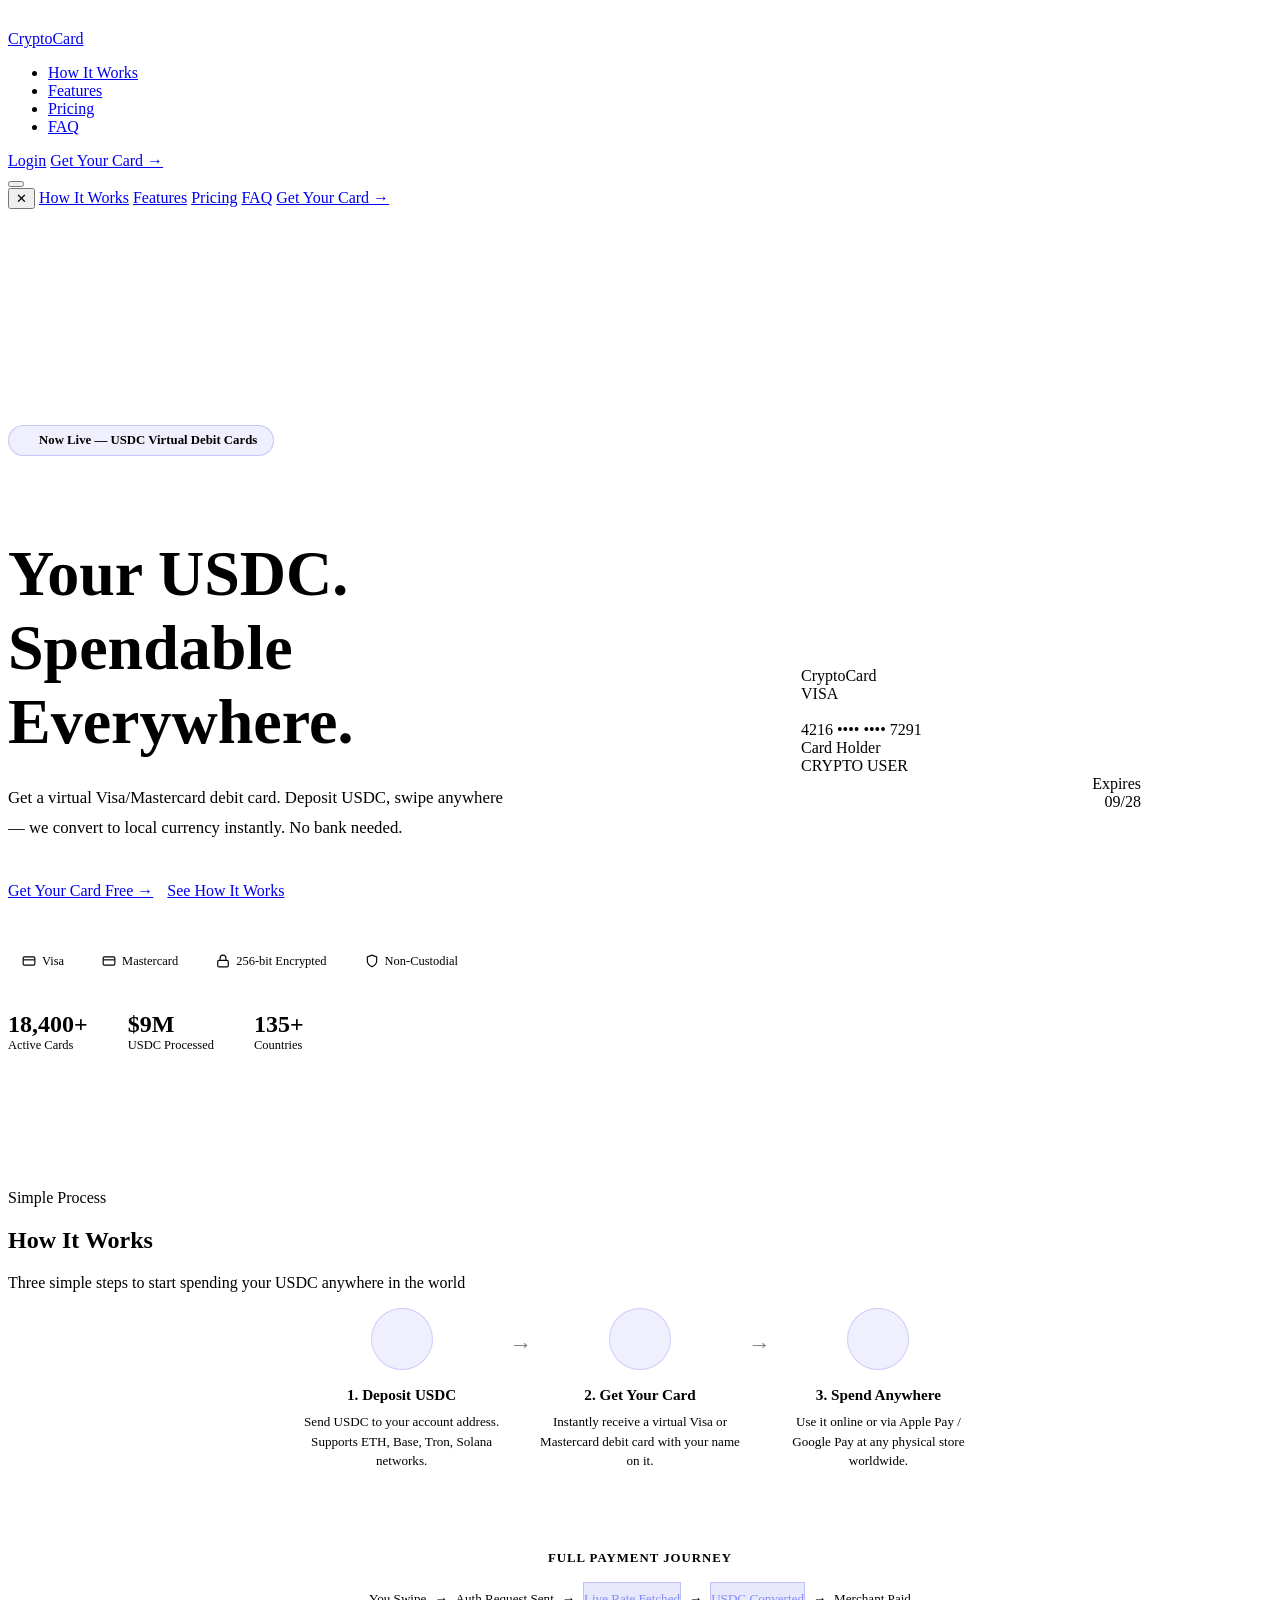
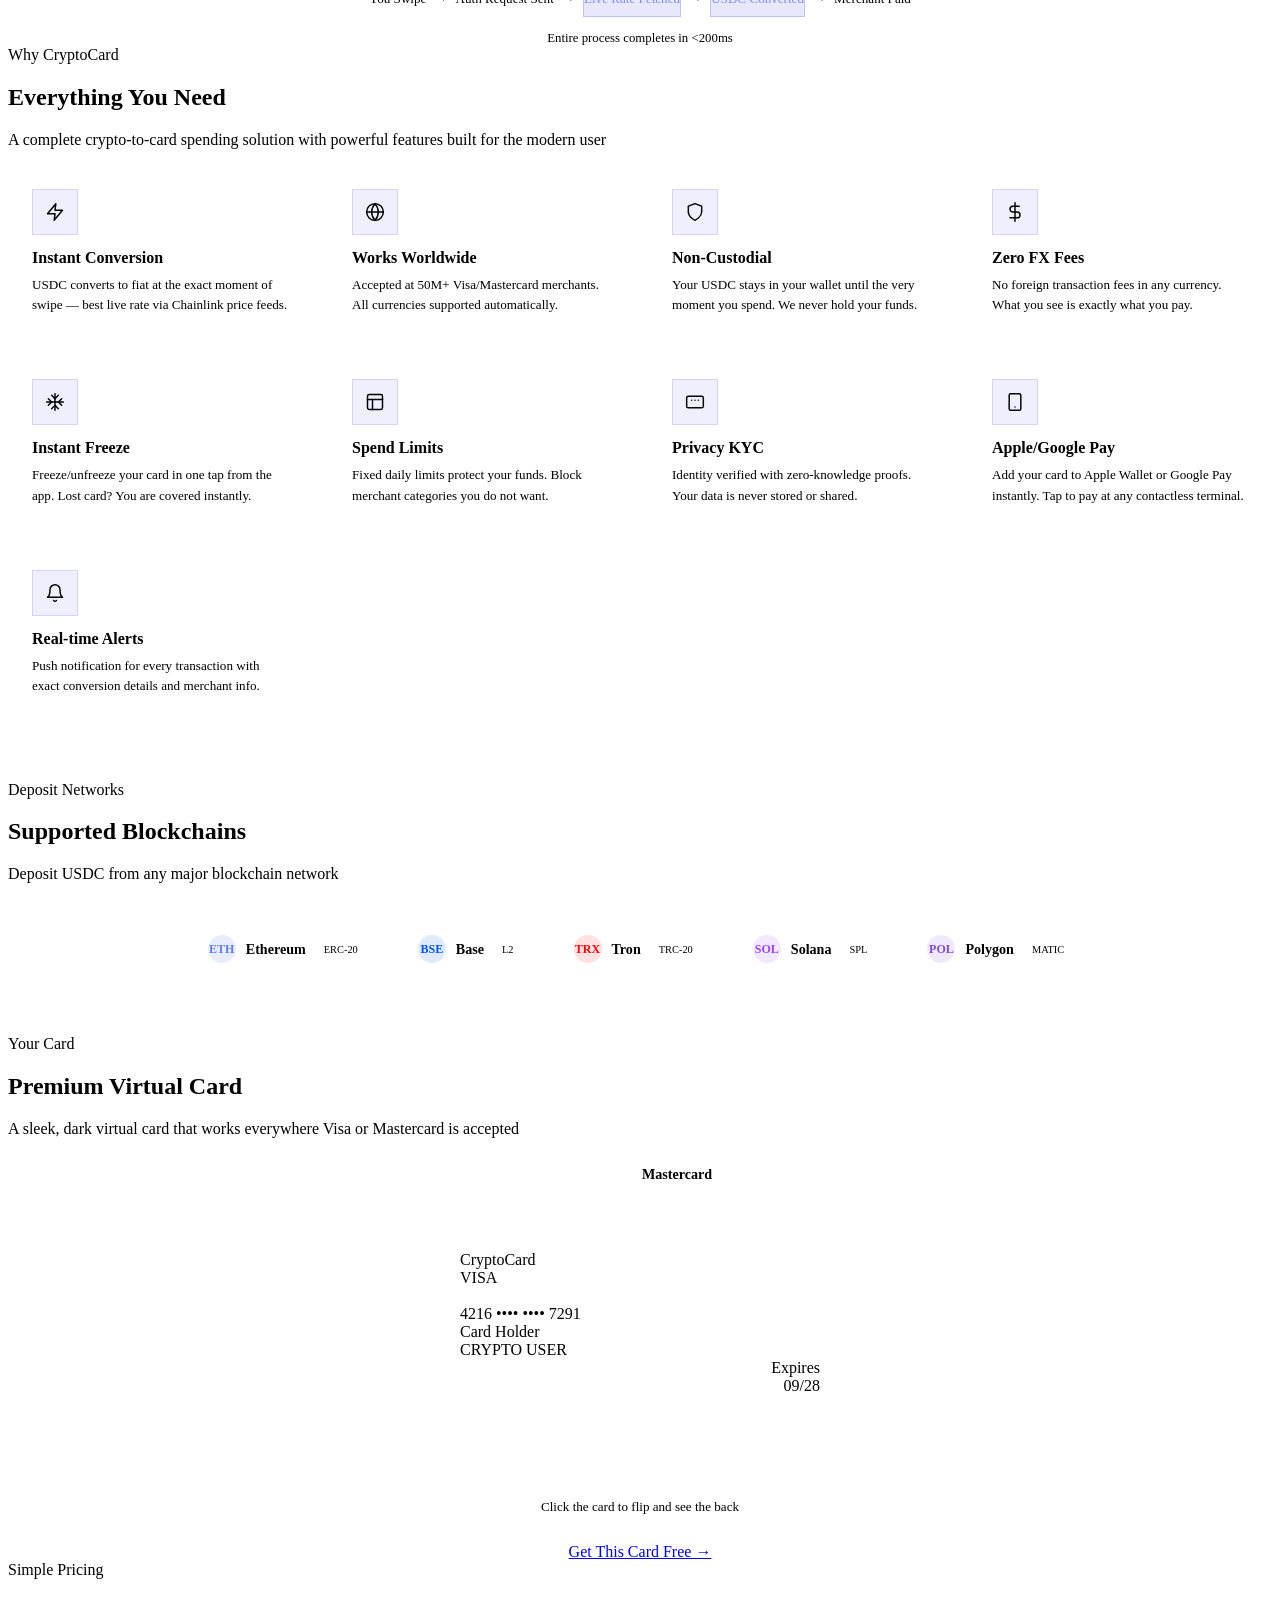
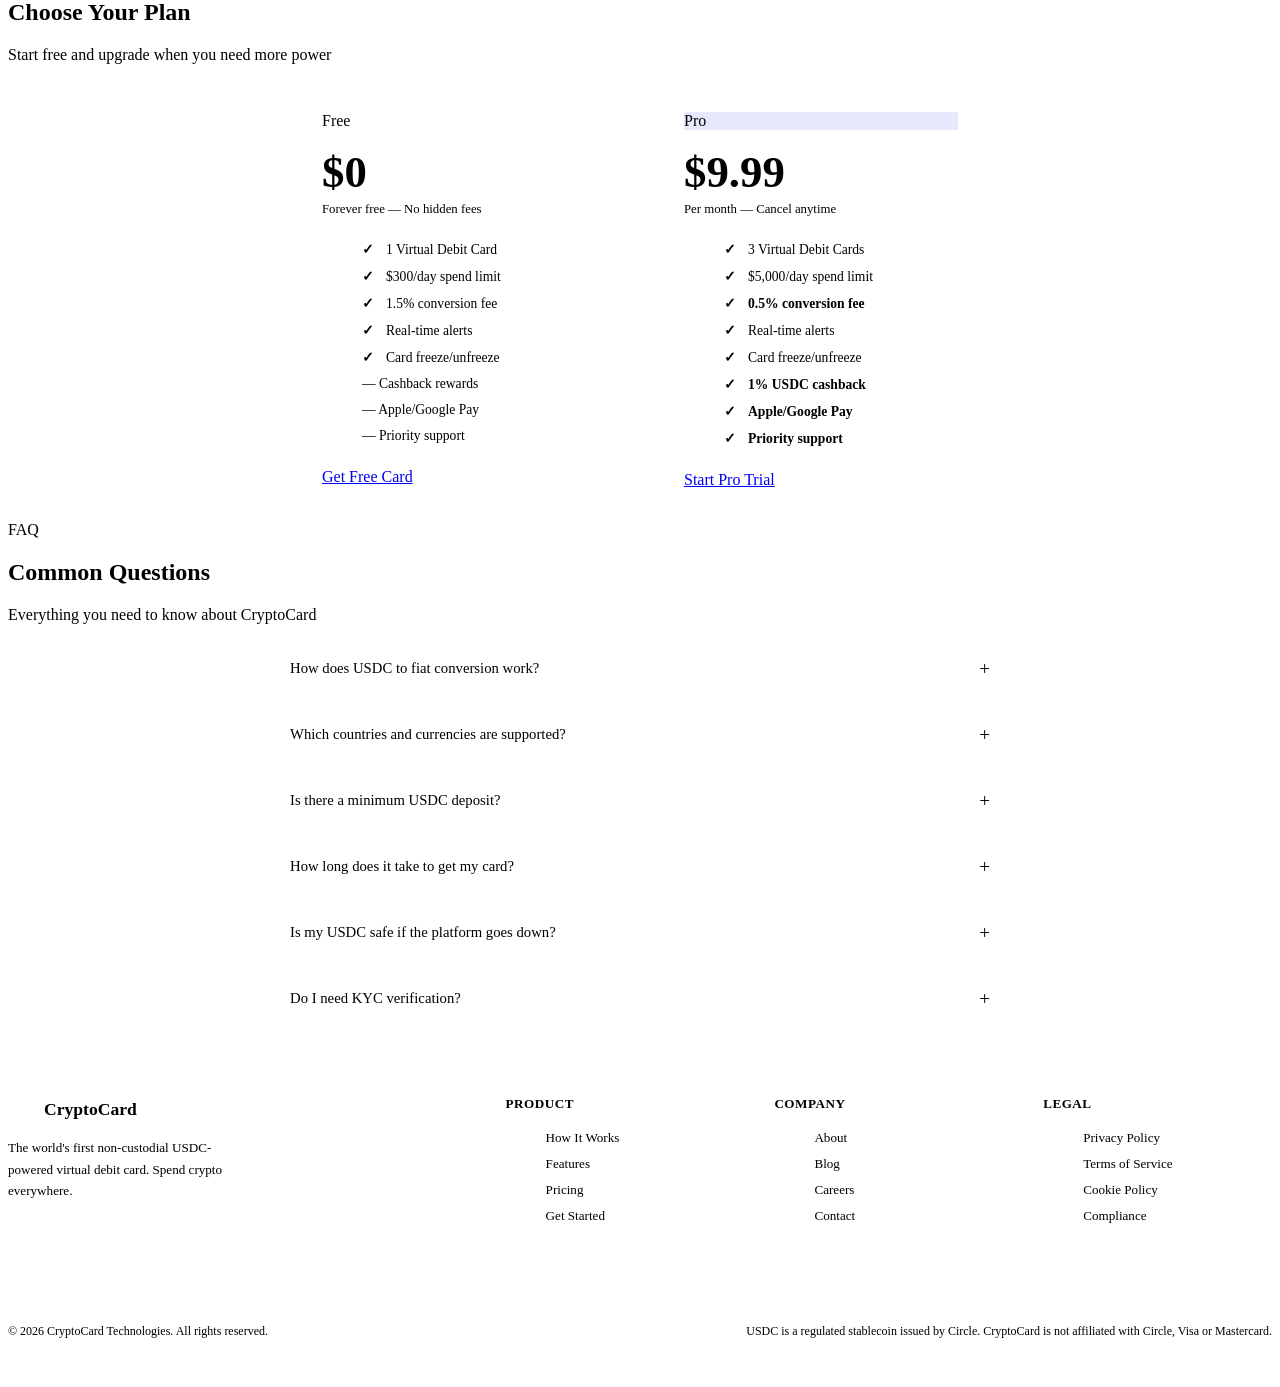
==== index.html @ 4ff9de8d "Fix: Complete rewrite of index.html - zero emoji, all inline SVGs Root cause of garbled text (mojiba" ====
<!DOCTYPE html>
<html lang="en">
<head>
  <meta charset="UTF-8" />
  <meta name="viewport" content="width=device-width, initial-scale=1.0, maximum-scale=1.0" />
  <title>CryptoCard &mdash; USDC-Powered Virtual Debit Card</title>
  <meta name="description" content="Get a virtual Visa/Mastercard debit card powered by USDC. Spend your crypto anywhere in the world." />
  <link rel="stylesheet" href="style.css" />
  <style>
    /* ===== HERO ===== */
    .hero { min-height:100vh; display:flex; align-items:center; position:relative; overflow:hidden; padding-top:80px; }
    .hero-inner { display:grid; grid-template-columns:1fr 1fr; gap:60px; align-items:center; width:100%; position:relative; z-index:1; }
    .hero-label { display:inline-flex; align-items:center; gap:8px; padding:7px 16px; background:rgba(99,102,241,0.1); border:1px solid rgba(99,102,241,0.3); border-radius:100px; font-size:0.8rem; font-weight:600; color:var(--accent-primary); margin-bottom:28px; }
    .dot { width:6px; height:6px; background:var(--accent-primary); border-radius:50%; animation:blink 1.5s infinite; display:inline-block; }
    .hero h1 { font-size:clamp(2.4rem,5vw,4rem); margin-bottom:24px; }
    .hero-sub { font-size:1.05rem; color:var(--text-secondary); line-height:1.75; margin-bottom:40px; max-width:500px; }
    .hero-actions { display:flex; gap:14px; flex-wrap:wrap; margin-bottom:48px; }
    .trust-badges { display:flex; gap:10px; flex-wrap:wrap; }
    .trust-badge { display:inline-flex; align-items:center; gap:6px; padding:6px 14px; background:var(--bg-secondary); border:1px solid var(--border); border-radius:100px; font-size:0.78rem; color:var(--text-secondary); font-family:var(--font-body); }
    .hero-stats { display:flex; gap:40px; flex-wrap:wrap; margin-top:36px; }
    .hero-stat-num { font-family:var(--font-mono); font-size:1.5rem; font-weight:700; color:var(--text-primary); display:block; }
    .hero-stat-label { font-size:0.78rem; color:var(--text-muted); display:block; }
    .hero-visual { position:relative; display:flex; align-items:center; justify-content:center; min-height:460px; }
    .hero-card-wrap { position:relative; }
    .hero-bg { position:absolute; inset:0; pointer-events:none; }
    .hero-bg-grid { position:absolute; inset:0; background-image:linear-gradient(rgba(255,255,255,0.02) 1px,transparent 1px),linear-gradient(90deg,rgba(255,255,255,0.02) 1px,transparent 1px); background-size:60px 60px; mask-image:radial-gradient(ellipse at center,black 20%,transparent 80%); }

    /* ===== HOW IT WORKS ===== */
    .how-it-works { background:var(--bg-secondary); position:relative; overflow:hidden; }
    .flow-steps { display:flex; justify-content:center; align-items:flex-start; flex-wrap:wrap; gap:0; row-gap:40px; }
    .flow-arrow { font-size:1.4rem; color:var(--accent-primary); opacity:0.5; margin:0 8px; padding-top:24px; }
    .step-item { text-align:center; max-width:200px; }
    .step-num { width:60px; height:60px; border-radius:50%; background:rgba(99,102,241,0.1); border:1px solid rgba(99,102,241,0.25); display:flex; align-items:center; justify-content:center; margin:0 auto 16px; }
    .step-title { font-family:var(--font-heading); font-weight:600; font-size:0.95rem; color:var(--text-primary); margin-bottom:8px; }
    .step-desc { font-size:0.82rem; color:var(--text-muted); line-height:1.5; }

    /* ===== FEATURES ===== */
    .features-grid { display:grid; grid-template-columns:repeat(auto-fit,minmax(260px,1fr)); gap:16px; }
    .feature-card { background:var(--bg-secondary); border:1px solid var(--border); border-radius:var(--radius-lg); padding:24px; transition:var(--transition); }
    .feature-card:hover { border-color:var(--border-accent); transform:translateY(-4px); box-shadow:var(--shadow-glow); }
    .feature-icon-wrap { width:44px; height:44px; border-radius:var(--radius-md); background:rgba(99,102,241,0.1); border:1px solid rgba(99,102,241,0.2); display:flex; align-items:center; justify-content:center; margin-bottom:14px; color:var(--accent-primary); }
    .feature-title { font-family:var(--font-heading); font-weight:600; font-size:1rem; margin-bottom:8px; color:var(--text-primary); }
    .feature-desc { font-size:0.82rem; color:var(--text-muted); line-height:1.55; }

    /* ===== NETWORKS ===== */
    .networks-row { display:flex; justify-content:center; flex-wrap:wrap; gap:12px; }
    .network-pill { display:flex; align-items:center; gap:10px; background:var(--bg-card); border:1px solid var(--border); border-radius:100px; padding:12px 20px; transition:var(--transition); }
    .network-pill:hover { border-color:var(--border-accent); }
    .network-icon { width:28px; height:28px; border-radius:50%; display:flex; align-items:center; justify-content:center; font-size:0.75rem; font-weight:700; font-family:var(--font-mono); flex-shrink:0; }
    .network-name { font-weight:600; font-size:0.88rem; font-family:var(--font-body); }

    /* ===== PRICING ===== */
    .pricing-grid { display:grid; grid-template-columns:repeat(auto-fit,minmax(280px,1fr)); gap:24px; max-width:700px; margin:0 auto; }
    .pricing-card { background:var(--bg-secondary); border:1px solid var(--border); border-radius:var(--radius-xl); padding:32px; position:relative; }
    .pricing-card.featured { border-color:var(--border-accent); box-shadow:var(--shadow-glow); }
    .pricing-badge { position:absolute; top:-12px; left:50%; transform:translateX(-50%); background:var(--accent-primary); color:#fff; font-size:0.72rem; font-weight:700; padding:4px 14px; border-radius:100px; white-space:nowrap; font-family:var(--font-body); }
    .price-amount { font-family:var(--font-mono); font-size:2.8rem; font-weight:700; color:var(--text-primary); margin-bottom:4px; }
    .price-period { font-size:0.8rem; color:var(--text-muted); margin-bottom:24px; }
    .pricing-features { list-style:none; margin-bottom:24px; display:flex; flex-direction:column; gap:10px; }
    .pricing-features li { font-size:0.85rem; color:var(--text-secondary); display:flex; align-items:center; gap:8px; }
    .check { color:var(--accent-green); font-weight:700; width:16px; flex-shrink:0; }

    /* ===== FAQ ===== */
    .faq-item { border:1px solid var(--border); border-radius:var(--radius-md); overflow:hidden; margin-bottom:8px; transition:var(--transition); }
    .faq-item.open { border-color:var(--border-accent); }
    .faq-question { padding:18px 20px; cursor:pointer; display:flex; justify-content:space-between; align-items:center; gap:12px; font-weight:500; font-size:0.92rem; color:var(--text-primary); font-family:var(--font-body); }
    .faq-icon { font-size:1.2rem; color:var(--accent-primary); flex-shrink:0; transition:var(--transition); font-style:normal; }
    .faq-item.open .faq-icon { transform:rotate(45deg); }
    .faq-answer { display:none; padding:0 20px 18px; font-size:0.85rem; color:var(--text-muted); line-height:1.65; }
    .faq-item.open .faq-answer { display:block; }

    /* ===== FOOTER ===== */
    .footer { background:var(--bg-secondary); border-top:1px solid var(--border); padding:60px 0 28px; }
    .footer-grid { display:grid; grid-template-columns:2fr 1fr 1fr 1fr; gap:40px; margin-bottom:48px; }
    .footer-brand-name { font-family:var(--font-heading); font-weight:700; font-size:1.1rem; color:var(--text-primary); margin-bottom:10px; display:flex; align-items:center; gap:8px; }
    .footer-brand p { font-size:0.82rem; color:var(--text-muted); line-height:1.65; max-width:240px; }
    .footer-col-title { font-weight:600; font-size:0.82rem; color:var(--text-primary); text-transform:uppercase; letter-spacing:0.5px; margin-bottom:14px; font-family:var(--font-body); }
    .footer-links { list-style:none; display:flex; flex-direction:column; gap:8px; }
    .footer-links a { color:var(--text-muted); text-decoration:none; font-size:0.82rem; transition:var(--transition); }
    .footer-links a:hover { color:var(--text-secondary); }
    .footer-bottom { display:flex; justify-content:space-between; align-items:center; padding-top:24px; border-top:1px solid var(--border); flex-wrap:wrap; gap:12px; }
    .footer-bottom p { font-size:0.75rem; color:var(--text-muted); }

    /* ===== CARD FLIP ===== */
    .network-toggle { display:inline-flex; align-items:center; gap:0; background:var(--bg-surface); border:1px solid var(--border); border-radius:100px; padding:4px; margin-bottom:28px; }
    .network-toggle-btn { padding:8px 24px; border-radius:100px; font-weight:600; font-size:0.88rem; cursor:pointer; border:none; background:none; color:var(--text-secondary); transition:var(--transition); font-family:var(--font-body); }
    .network-toggle-btn.active { background:var(--accent-primary); color:white; }
    .card-flip-container { perspective:1000px; cursor:pointer; }
    .card-flip-inner { position:relative; width:100%; height:100%; transform-style:preserve-3d; transition:transform 0.7s cubic-bezier(0.4,0,0.2,1); }
    .card-flip-container.flipped .card-flip-inner { transform:rotateY(180deg); }
    .card-face,.card-back { position:absolute; inset:0; backface-visibility:hidden; }
    .card-back { transform:rotateY(180deg); background:linear-gradient(135deg,#1a1f35 0%,#0d1117 50%,#1a1035 100%); border-radius:20px; padding:28px; display:flex; flex-direction:column; justify-content:center; border:1px solid rgba(99,102,241,0.3); }
    .card-back-strip { height:40px; background:rgba(0,0,0,0.5); margin:-10px -28px 20px; }
    .card-cvv-row { display:flex; align-items:center; justify-content:flex-end; gap:12px; }
    .card-cvv-box { background:rgba(255,255,255,0.85); padding:6px 16px; border-radius:4px; font-family:var(--font-mono); font-size:0.9rem; color:#000; letter-spacing:3px; }

    /* ===== CARD PREVIEW SECTION ===== */
    .card-preview-wrap { display:flex; flex-direction:column; align-items:center; gap:28px; }

    /* ===== MOBILE ===== */
    @media (max-width:900px) {
      .hero-inner { grid-template-columns:1fr; text-align:center; gap:32px; }
      .hero-visual { order:-1; min-height:300px; }
      .hero-actions { justify-content:center; flex-direction:column; align-items:center; }
      .hero-actions .btn { width:100%; max-width:320px; justify-content:center; }
      .trust-badges { justify-content:center; }
      .hero-stats { justify-content:center; }
      .flow-steps { flex-direction:column; align-items:center; }
      .flow-arrow { display:none; }
      .footer-grid { grid-template-columns:1fr 1fr; }
      .features-grid { grid-template-columns:1fr; }
    }
    @media (max-width:600px) {
      .hero-inner { gap:20px; }
      .footer-grid { grid-template-columns:1fr; }
      .pricing-grid { grid-template-columns:1fr; }
      .card-flip-container { max-width:300px; height:185px !important; }
      .networks-row { gap:8px; }
      .network-pill { padding:10px 14px; }
    }
  </style>
</head>
<body>

<!-- ===== NAVBAR ===== -->
<nav class="navbar" id="navbar">
  <div class="container">
    <div class="navbar-inner">
      <a href="index.html" class="nav-logo">
        <div class="nav-logo-icon">
          <svg xmlns="http://www.w3.org/2000/svg" width="18" height="18" viewBox="0 0 24 24" fill="none" stroke="white" stroke-width="2" stroke-linecap="round" stroke-linejoin="round"><rect width="20" height="14" x="2" y="5" rx="2"/><line x1="2" y1="10" x2="22" y2="10"/></svg>
        </div>
        CryptoCard
      </a>
      <ul class="nav-menu">
        <li><a href="#how-it-works">How It Works</a></li>
        <li><a href="#features">Features</a></li>
        <li><a href="#pricing">Pricing</a></li>
        <li><a href="#faq">FAQ</a></li>
      </ul>
      <div class="nav-actions">
        <a href="auth.html" class="nav-login">Login</a>
        <a href="auth.html" class="btn btn-primary btn-sm">Get Your Card &rarr;</a>
      </div>
      <button class="hamburger" id="hamburgerBtn" aria-label="Menu">
        <span></span><span></span><span></span>
      </button>
    </div>
  </div>
</nav>

<!-- Mobile Menu -->
<div class="mobile-menu" id="mobileMenu">
  <button class="mobile-close" id="mobileClose">&#x2715;</button>
  <a href="#how-it-works" class="mobile-link">How It Works</a>
  <a href="#features" class="mobile-link">Features</a>
  <a href="#pricing" class="mobile-link">Pricing</a>
  <a href="#faq" class="mobile-link">FAQ</a>
  <a href="auth.html" class="btn btn-primary">Get Your Card &rarr;</a>
</div>

<!-- ===== HERO ===== -->
<section class="hero" id="home">
  <div class="hero-bg">
    <div class="hero-bg-grid"></div>
    <div class="glow-orb glow-orb-indigo" style="width:600px;height:600px;top:-100px;right:-100px;opacity:0.6;"></div>
    <div class="glow-orb glow-orb-purple" style="width:400px;height:400px;bottom:0;left:-100px;opacity:0.5;"></div>
  </div>

  <div class="container">
    <div class="hero-inner">
      <!-- Left: Text -->
      <div class="hero-content">
        <div class="hero-label"><span class="dot"></span>Now Live &mdash; USDC Virtual Debit Cards</div>
        <h1>Your USDC.<br><span class="gradient-text">Spendable Everywhere.</span></h1>
        <p class="hero-sub">Get a virtual Visa/Mastercard debit card. Deposit USDC, swipe anywhere &mdash; we convert to local currency instantly. No bank needed.</p>
        <div class="hero-actions">
          <a href="auth.html" class="btn btn-primary btn-lg">Get Your Card Free &rarr;</a>
          <a href="#how-it-works" class="btn btn-secondary btn-lg">See How It Works</a>
        </div>
        <div class="trust-badges">
          <div class="trust-badge">
            <svg xmlns="http://www.w3.org/2000/svg" width="14" height="14" viewBox="0 0 24 24" fill="none" stroke="currentColor" stroke-width="2"><rect width="20" height="14" x="2" y="5" rx="2"/><line x1="2" y1="10" x2="22" y2="10"/></svg>
            Visa
          </div>
          <div class="trust-badge">
            <svg xmlns="http://www.w3.org/2000/svg" width="14" height="14" viewBox="0 0 24 24" fill="none" stroke="currentColor" stroke-width="2"><rect width="20" height="14" x="2" y="5" rx="2"/><line x1="2" y1="10" x2="22" y2="10"/></svg>
            Mastercard
          </div>
          <div class="trust-badge">
            <svg xmlns="http://www.w3.org/2000/svg" width="14" height="14" viewBox="0 0 24 24" fill="none" stroke="currentColor" stroke-width="2"><rect width="18" height="11" x="3" y="11" rx="2"/><path d="M7 11V7a5 5 0 0 1 10 0v4"/></svg>
            256-bit Encrypted
          </div>
          <div class="trust-badge">
            <svg xmlns="http://www.w3.org/2000/svg" width="14" height="14" viewBox="0 0 24 24" fill="none" stroke="currentColor" stroke-width="2"><path d="M12 22s8-4 8-10V5l-8-3-8 3v7c0 6 8 10 8 10z"/></svg>
            Non-Custodial
          </div>
        </div>
        <div class="hero-stats">
          <div><span class="hero-stat-num" id="counter1">0</span><span class="hero-stat-label">Active Cards</span></div>
          <div><span class="hero-stat-num" id="counter2">$0M</span><span class="hero-stat-label">USDC Processed</span></div>
          <div><span class="hero-stat-num" id="counter3">0+</span><span class="hero-stat-label">Countries</span></div>
        </div>
      </div>

      <!-- Right: Card -->
      <div class="hero-visual">
        <div class="hero-card-wrap">
          <div class="vcard" id="heroCard" style="width:340px;max-width:100%;">
            <div class="vcard-shimmer"></div>
            <div class="vcard-top">
              <div class="vcard-brand">CryptoCard</div>
              <div class="vcard-network" id="heroCardNetwork">VISA</div>
            </div>
            <div style="margin:18px 0;"><div class="vcard-chip"></div></div>
            <div class="vcard-number">4216 &bull;&bull;&bull;&bull; &bull;&bull;&bull;&bull; 7291</div>
            <div class="vcard-bottom">
              <div><div class="vcard-label">Card Holder</div><div class="vcard-name">CRYPTO USER</div></div>
              <div style="text-align:right;"><div class="vcard-label">Expires</div><div class="vcard-expiry">09/28</div></div>
            </div>
          </div>
        </div>
      </div>
    </div>
  </div>
</section>

<!-- ===== HOW IT WORKS ===== -->
<section class="how-it-works" id="how-it-works">
  <div class="container">
    <div class="section-header reveal">
      <div class="section-label">Simple Process</div>
      <h2>How It Works</h2>
      <p>Three simple steps to start spending your USDC anywhere in the world</p>
    </div>
    <div class="flow-steps stagger">
      <div class="step-item reveal">
        <div class="step-num">
          <svg xmlns="http://www.w3.org/2000/svg" width="24" height="24" viewBox="0 0 24 24" fill="none" stroke="var(--accent-primary)" stroke-width="1.75" stroke-linecap="round" stroke-linejoin="round"><path d="M21 12V7H5a2 2 0 0 1 0-4h14v4"/><path d="M3 5v14a2 2 0 0 0 2 2h16v-5"/><path d="M18 12a2 2 0 0 0 0 4h4v-4Z"/></svg>
        </div>
        <div class="step-title">1. Deposit USDC</div>
        <div class="step-desc">Send USDC to your account address. Supports ETH, Base, Tron, Solana networks.</div>
      </div>
      <div class="flow-arrow">&rarr;</div>
      <div class="step-item reveal">
        <div class="step-num">
          <svg xmlns="http://www.w3.org/2000/svg" width="24" height="24" viewBox="0 0 24 24" fill="none" stroke="var(--accent-primary)" stroke-width="1.75" stroke-linecap="round" stroke-linejoin="round"><rect width="20" height="14" x="2" y="5" rx="2"/><line x1="2" y1="10" x2="22" y2="10"/></svg>
        </div>
        <div class="step-title">2. Get Your Card</div>
        <div class="step-desc">Instantly receive a virtual Visa or Mastercard debit card with your name on it.</div>
      </div>
      <div class="flow-arrow">&rarr;</div>
      <div class="step-item reveal">
        <div class="step-num">
          <svg xmlns="http://www.w3.org/2000/svg" width="24" height="24" viewBox="0 0 24 24" fill="none" stroke="var(--accent-primary)" stroke-width="1.75" stroke-linecap="round" stroke-linejoin="round"><circle cx="12" cy="12" r="10"/><line x1="2" y1="12" x2="22" y2="12"/><path d="M12 2a15.3 15.3 0 0 1 4 10 15.3 15.3 0 0 1-4 10 15.3 15.3 0 0 1-4-10 15.3 15.3 0 0 1 4-10z"/></svg>
        </div>
        <div class="step-title">3. Spend Anywhere</div>
        <div class="step-desc">Use it online or via Apple Pay / Google Pay at any physical store worldwide.</div>
      </div>
    </div>

    <div style="margin-top:80px;max-width:720px;margin-left:auto;margin-right:auto;" class="reveal">
      <div class="glass-card" style="text-align:center;">
        <div style="font-size:0.8rem;color:var(--text-muted);margin-bottom:16px;text-transform:uppercase;letter-spacing:1px;font-weight:600;">Full Payment Journey</div>
        <div style="display:flex;align-items:center;justify-content:center;gap:8px;flex-wrap:wrap;font-size:0.82rem;color:var(--text-secondary);line-height:2.5;">
          <span class="badge badge-active">You Swipe</span>
          <span style="color:var(--text-muted);">&rarr;</span>
          <span class="badge badge-pending">Auth Request Sent</span>
          <span style="color:var(--text-muted);">&rarr;</span>
          <span class="badge" style="background:rgba(99,102,241,0.15);color:#818CF8;border:1px solid rgba(99,102,241,0.3);">Live Rate Fetched</span>
          <span style="color:var(--text-muted);">&rarr;</span>
          <span class="badge" style="background:rgba(99,102,241,0.15);color:#818CF8;border:1px solid rgba(99,102,241,0.3);">USDC Converted</span>
          <span style="color:var(--text-muted);">&rarr;</span>
          <span class="badge badge-active">Merchant Paid</span>
        </div>
        <div style="margin-top:14px;font-size:0.8rem;color:var(--text-muted);">Entire process completes in &lt;200ms</div>
      </div>
    </div>
  </div>
</section>

<!-- ===== FEATURES ===== -->
<section id="features">
  <div class="container">
    <div class="section-header reveal">
      <div class="section-label">Why CryptoCard</div>
      <h2>Everything You Need</h2>
      <p>A complete crypto-to-card spending solution with powerful features built for the modern user</p>
    </div>
    <div class="features-grid stagger">
      <div class="feature-card reveal">
        <div class="feature-icon-wrap"><svg xmlns="http://www.w3.org/2000/svg" width="20" height="20" viewBox="0 0 24 24" fill="none" stroke="currentColor" stroke-width="1.75" stroke-linecap="round" stroke-linejoin="round"><polygon points="13 2 3 14 12 14 11 22 21 10 12 10 13 2"/></svg></div>
        <div class="feature-title">Instant Conversion</div>
        <div class="feature-desc">USDC converts to fiat at the exact moment of swipe &mdash; best live rate via Chainlink price feeds.</div>
      </div>
      <div class="feature-card reveal">
        <div class="feature-icon-wrap"><svg xmlns="http://www.w3.org/2000/svg" width="20" height="20" viewBox="0 0 24 24" fill="none" stroke="currentColor" stroke-width="1.75" stroke-linecap="round" stroke-linejoin="round"><circle cx="12" cy="12" r="10"/><line x1="2" y1="12" x2="22" y2="12"/><path d="M12 2a15.3 15.3 0 0 1 4 10 15.3 15.3 0 0 1-4 10 15.3 15.3 0 0 1-4-10 15.3 15.3 0 0 1 4-10z"/></svg></div>
        <div class="feature-title">Works Worldwide</div>
        <div class="feature-desc">Accepted at 50M+ Visa/Mastercard merchants. All currencies supported automatically.</div>
      </div>
      <div class="feature-card reveal">
        <div class="feature-icon-wrap"><svg xmlns="http://www.w3.org/2000/svg" width="20" height="20" viewBox="0 0 24 24" fill="none" stroke="currentColor" stroke-width="1.75" stroke-linecap="round" stroke-linejoin="round"><path d="M12 22s8-4 8-10V5l-8-3-8 3v7c0 6 8 10 8 10z"/></svg></div>
        <div class="feature-title">Non-Custodial</div>
        <div class="feature-desc">Your USDC stays in your wallet until the very moment you spend. We never hold your funds.</div>
      </div>
      <div class="feature-card reveal">
        <div class="feature-icon-wrap"><svg xmlns="http://www.w3.org/2000/svg" width="20" height="20" viewBox="0 0 24 24" fill="none" stroke="currentColor" stroke-width="1.75" stroke-linecap="round" stroke-linejoin="round"><line x1="12" y1="1" x2="12" y2="23"/><path d="M17 5H9.5a3.5 3.5 0 0 0 0 7h5a3.5 3.5 0 0 1 0 7H6"/></svg></div>
        <div class="feature-title">Zero FX Fees</div>
        <div class="feature-desc">No foreign transaction fees in any currency. What you see is exactly what you pay.</div>
      </div>
      <div class="feature-card reveal">
        <div class="feature-icon-wrap"><svg xmlns="http://www.w3.org/2000/svg" width="20" height="20" viewBox="0 0 24 24" fill="none" stroke="currentColor" stroke-width="1.75" stroke-linecap="round" stroke-linejoin="round"><line x1="2" y1="12" x2="22" y2="12"/><line x1="12" y1="2" x2="12" y2="22"/><path d="m20 16-4-4 4-4"/><path d="m4 8 4 4-4 4"/><path d="m16 4-4 4-4-4"/><path d="m8 20 4-4 4 4"/></svg></div>
        <div class="feature-title">Instant Freeze</div>
        <div class="feature-desc">Freeze/unfreeze your card in one tap from the app. Lost card? You are covered instantly.</div>
      </div>
      <div class="feature-card reveal">
        <div class="feature-icon-wrap"><svg xmlns="http://www.w3.org/2000/svg" width="20" height="20" viewBox="0 0 24 24" fill="none" stroke="currentColor" stroke-width="1.75" stroke-linecap="round" stroke-linejoin="round"><rect width="18" height="18" x="3" y="3" rx="2"/><path d="M3 9h18M9 21V9"/></svg></div>
        <div class="feature-title">Spend Limits</div>
        <div class="feature-desc">Fixed daily limits protect your funds. Block merchant categories you do not want.</div>
      </div>
      <div class="feature-card reveal">
        <div class="feature-icon-wrap"><svg xmlns="http://www.w3.org/2000/svg" width="20" height="20" viewBox="0 0 24 24" fill="none" stroke="currentColor" stroke-width="1.75" stroke-linecap="round" stroke-linejoin="round"><rect width="20" height="14" x="2" y="5" rx="2"/><path d="M16 10h.01"/><path d="M12 10h.01"/><path d="M8 10h.01"/></svg></div>
        <div class="feature-title">Privacy KYC</div>
        <div class="feature-desc">Identity verified with zero-knowledge proofs. Your data is never stored or shared.</div>
      </div>
      <div class="feature-card reveal">
        <div class="feature-icon-wrap"><svg xmlns="http://www.w3.org/2000/svg" width="20" height="20" viewBox="0 0 24 24" fill="none" stroke="currentColor" stroke-width="1.75" stroke-linecap="round" stroke-linejoin="round"><rect x="5" y="2" width="14" height="20" rx="2" ry="2"/><line x1="12" y1="18" x2="12.01" y2="18"/></svg></div>
        <div class="feature-title">Apple/Google Pay</div>
        <div class="feature-desc">Add your card to Apple Wallet or Google Pay instantly. Tap to pay at any contactless terminal.</div>
      </div>
      <div class="feature-card reveal">
        <div class="feature-icon-wrap"><svg xmlns="http://www.w3.org/2000/svg" width="20" height="20" viewBox="0 0 24 24" fill="none" stroke="currentColor" stroke-width="1.75" stroke-linecap="round" stroke-linejoin="round"><path d="M18 8A6 6 0 0 0 6 8c0 7-3 9-3 9h18s-3-2-3-9"/><path d="M13.73 21a2 2 0 0 1-3.46 0"/></svg></div>
        <div class="feature-title">Real-time Alerts</div>
        <div class="feature-desc">Push notification for every transaction with exact conversion details and merchant info.</div>
      </div>
    </div>
  </div>
</section>

<!-- ===== SUPPORTED NETWORKS ===== -->
<section style="padding:60px 0;background:var(--bg-secondary);">
  <div class="container">
    <div class="section-header reveal" style="margin-bottom:40px;">
      <div class="section-label">Deposit Networks</div>
      <h2>Supported Blockchains</h2>
      <p>Deposit USDC from any major blockchain network</p>
    </div>
    <div class="networks-row stagger">
      <div class="network-pill reveal">
        <div class="network-icon" style="background:rgba(98,126,234,0.15);color:#627EEA;">ETH</div>
        <span class="network-name">Ethereum</span>
        <span class="badge badge-active" style="font-size:0.65rem;padding:2px 8px;">ERC-20</span>
      </div>
      <div class="network-pill reveal">
        <div class="network-icon" style="background:rgba(0,82,255,0.12);color:#0052FF;">BSE</div>
        <span class="network-name">Base</span>
        <span class="badge badge-active" style="font-size:0.65rem;padding:2px 8px;">L2</span>
      </div>
      <div class="network-pill reveal">
        <div class="network-icon" style="background:rgba(255,6,10,0.12);color:#FF060A;">TRX</div>
        <span class="network-name">Tron</span>
        <span class="badge badge-active" style="font-size:0.65rem;padding:2px 8px;">TRC-20</span>
      </div>
      <div class="network-pill reveal">
        <div class="network-icon" style="background:rgba(153,69,255,0.12);color:#9945FF;">SOL</div>
        <span class="network-name">Solana</span>
        <span class="badge badge-active" style="font-size:0.65rem;padding:2px 8px;">SPL</span>
      </div>
      <div class="network-pill reveal">
        <div class="network-icon" style="background:rgba(130,71,229,0.12);color:#8247E5;">POL</div>
        <span class="network-name">Polygon</span>
        <span class="badge badge-active" style="font-size:0.65rem;padding:2px 8px;">MATIC</span>
      </div>
    </div>
  </div>
</section>

<!-- ===== CARD PREVIEW ===== -->
<section id="card-preview">
  <div class="container">
    <div class="section-header reveal">
      <div class="section-label">Your Card</div>
      <h2>Premium Virtual Card</h2>
      <p>A sleek, dark virtual card that works everywhere Visa or Mastercard is accepted</p>
    </div>
    <div class="card-preview-wrap">
      <div class="network-toggle reveal">
        <button class="network-toggle-btn active" id="visaBtn" onclick="switchCardNetwork('visa')">Visa</button>
        <button class="network-toggle-btn" id="mcBtn" onclick="switchCardNetwork('mastercard')">Mastercard</button>
      </div>
      <div class="card-flip-container reveal" id="cardFlip" style="width:360px;max-width:100%;height:220px;" onclick="flipCard()">
        <div class="card-flip-inner" id="cardFlipInner">
          <div class="card-face">
            <div class="vcard" style="width:100%;height:100%;animation:float 5s ease-in-out infinite;">
              <div class="vcard-shimmer"></div>
              <div class="vcard-top"><div class="vcard-brand">CryptoCard</div><div class="vcard-network" id="previewNetwork">VISA</div></div>
              <div style="margin:18px 0;"><div class="vcard-chip"></div></div>
              <div class="vcard-number">4216 &bull;&bull;&bull;&bull; &bull;&bull;&bull;&bull; 7291</div>
              <div class="vcard-bottom">
                <div><div class="vcard-label">Card Holder</div><div class="vcard-name">CRYPTO USER</div></div>
                <div style="text-align:right;"><div class="vcard-label">Expires</div><div class="vcard-expiry">09/28</div></div>
              </div>
            </div>
          </div>
          <div class="card-back">
            <div class="card-back-strip"></div>
            <div><div class="vcard-label" style="margin-bottom:8px;">CVV</div>
              <div class="card-cvv-row">
                <div style="flex:1;height:36px;background:rgba(255,255,255,0.1);border-radius:4px;"></div>
                <div class="card-cvv-box">&bull;&bull;&bull;</div>
              </div>
            </div>
            <div style="font-size:0.65rem;color:rgba(255,255,255,0.3);line-height:1.5;text-align:center;margin-top:14px;">This card is issued by CryptoCard Technologies. For support: support@cryptocard.io</div>
          </div>
        </div>
      </div>
      <div style="text-align:center;color:var(--text-muted);font-size:0.82rem;" class="reveal">Click the card to flip and see the back</div>
      <a href="auth.html" class="btn btn-primary btn-lg reveal">Get This Card Free &rarr;</a>
    </div>
  </div>
</section>

<!-- ===== PRICING ===== -->
<section id="pricing" style="background:var(--bg-secondary);">
  <div class="container">
    <div class="section-header reveal">
      <div class="section-label">Simple Pricing</div>
      <h2>Choose Your Plan</h2>
      <p>Start free and upgrade when you need more power</p>
    </div>
    <div class="pricing-grid">
      <div class="pricing-card reveal">
        <div class="section-label" style="margin-bottom:16px;">Free</div>
        <div class="price-amount">$0</div>
        <div class="price-period">Forever free &mdash; No hidden fees</div>
        <ul class="pricing-features">
          <li><span class="check">&#10003;</span>1 Virtual Debit Card</li>
          <li><span class="check">&#10003;</span>$300/day spend limit</li>
          <li><span class="check">&#10003;</span>1.5% conversion fee</li>
          <li><span class="check">&#10003;</span>Real-time alerts</li>
          <li><span class="check">&#10003;</span>Card freeze/unfreeze</li>
          <li style="color:var(--text-muted);">&#8212; Cashback rewards</li>
          <li style="color:var(--text-muted);">&#8212; Apple/Google Pay</li>
          <li style="color:var(--text-muted);">&#8212; Priority support</li>
        </ul>
        <a href="auth.html" class="btn btn-secondary" style="width:100%;justify-content:center;">Get Free Card</a>
      </div>
      <div class="pricing-card featured reveal">
        <div class="pricing-badge">Most Popular</div>
        <div class="section-label" style="margin-bottom:16px;background:rgba(99,102,241,0.15);border-color:rgba(99,102,241,0.4);">Pro</div>
        <div class="price-amount">$9.99</div>
        <div class="price-period">Per month &mdash; Cancel anytime</div>
        <ul class="pricing-features">
          <li><span class="check">&#10003;</span>3 Virtual Debit Cards</li>
          <li><span class="check">&#10003;</span>$5,000/day spend limit</li>
          <li><span class="check">&#10003;</span><strong>0.5% conversion fee</strong></li>
          <li><span class="check">&#10003;</span>Real-time alerts</li>
          <li><span class="check">&#10003;</span>Card freeze/unfreeze</li>
          <li><span class="check">&#10003;</span><strong>1% USDC cashback</strong></li>
          <li><span class="check">&#10003;</span><strong>Apple/Google Pay</strong></li>
          <li><span class="check">&#10003;</span><strong>Priority support</strong></li>
        </ul>
        <a href="auth.html" class="btn btn-primary" style="width:100%;justify-content:center;">Start Pro Trial</a>
      </div>
    </div>
  </div>
</section>

<!-- ===== FAQ ===== -->
<section id="faq">
  <div class="container">
    <div class="section-header reveal">
      <div class="section-label">FAQ</div>
      <h2>Common Questions</h2>
      <p>Everything you need to know about CryptoCard</p>
    </div>
    <div style="max-width:740px;margin:0 auto;" class="stagger">
      <div class="faq-item reveal" data-faq><div class="faq-question" onclick="toggleFAQ(this)">How does USDC to fiat conversion work?<span class="faq-icon">+</span></div><div class="faq-answer">When you swipe your card, we intercept the auth request in &lt;200ms, fetch the live USDC/fiat rate from Chainlink, calculate the exact USDC to deduct, and approve the transaction. The rate is locked at that moment.</div></div>
      <div class="faq-item reveal" data-faq><div class="faq-question" onclick="toggleFAQ(this)">Which countries and currencies are supported?<span class="faq-icon">+</span></div><div class="faq-answer">CryptoCard works in 180+ countries anywhere Visa/Mastercard is accepted. All major fiat currencies are supported including USD, EUR, GBP, INR, BRL, JPY, AUD, CAD and more.</div></div>
      <div class="faq-item reveal" data-faq><div class="faq-question" onclick="toggleFAQ(this)">Is there a minimum USDC deposit?<span class="faq-icon">+</span></div><div class="faq-answer">The minimum deposit is 10 USDC. There is no maximum. For ERC-20 deposits you'll need ETH for gas fees. Base and Tron have much lower network fees.</div></div>
      <div class="faq-item reveal" data-faq><div class="faq-question" onclick="toggleFAQ(this)">How long does it take to get my card?<span class="faq-icon">+</span></div><div class="faq-answer">Your virtual card is issued after KYC verification. KYC review takes up to 3 working days. Once verified, your card details appear immediately in your dashboard.</div></div>
      <div class="faq-item reveal" data-faq><div class="faq-question" onclick="toggleFAQ(this)">Is my USDC safe if the platform goes down?<span class="faq-icon">+</span></div><div class="faq-answer">Yes. CryptoCard uses a non-custodial architecture &mdash; your USDC stays in your self-custody wallet until you spend. Even if the platform goes offline, your USDC is always under your control.</div></div>
      <div class="faq-item reveal" data-faq><div class="faq-question" onclick="toggleFAQ(this)">Do I need KYC verification?<span class="faq-icon">+</span></div><div class="faq-answer">Yes, KYC is legally required for card issuance. We use ZK-KYC technology &mdash; your identity is verified with zero-knowledge proofs. Your data is never stored on our servers or shared.</div></div>
    </div>
  </div>
</section>

<!-- ===== FOOTER ===== -->
<footer class="footer">
  <div class="container">
    <div class="footer-grid">
      <div class="footer-brand">
        <div class="footer-brand-name">
          <div class="nav-logo-icon" style="width:28px;height:28px;border-radius:8px;"><svg xmlns="http://www.w3.org/2000/svg" width="14" height="14" viewBox="0 0 24 24" fill="none" stroke="white" stroke-width="2"><rect width="20" height="14" x="2" y="5" rx="2"/><line x1="2" y1="10" x2="22" y2="10"/></svg></div>
          CryptoCard
        </div>
        <p>The world's first non-custodial USDC-powered virtual debit card. Spend crypto everywhere.</p>
      </div>
      <div>
        <div class="footer-col-title">Product</div>
        <ul class="footer-links"><li><a href="#how-it-works">How It Works</a></li><li><a href="#features">Features</a></li><li><a href="#pricing">Pricing</a></li><li><a href="auth.html">Get Started</a></li></ul>
      </div>
      <div>
        <div class="footer-col-title">Company</div>
        <ul class="footer-links"><li><a href="#">About</a></li><li><a href="#">Blog</a></li><li><a href="#">Careers</a></li><li><a href="#">Contact</a></li></ul>
      </div>
      <div>
        <div class="footer-col-title">Legal</div>
        <ul class="footer-links"><li><a href="#">Privacy Policy</a></li><li><a href="#">Terms of Service</a></li><li><a href="#">Cookie Policy</a></li><li><a href="#">Compliance</a></li></ul>
      </div>
    </div>
    <div class="footer-bottom">
      <p>&copy; 2026 CryptoCard Technologies. All rights reserved.</p>
      <p>USDC is a regulated stablecoin issued by Circle. CryptoCard is not affiliated with Circle, Visa or Mastercard.</p>
    </div>
  </div>
</footer>

<script src="app.js"></script>
<script>
  // Counter animation
  function animateCount(el, target, suffix, prefix) {
    let start = 0;
    const step = target / 60;
    const timer = setInterval(() => {
      start += step;
      if (start >= target) { start = target; clearInterval(timer); }
      el.textContent = (prefix||'') + Math.floor(start).toLocaleString() + (suffix||'');
    }, 30);
  }
  setTimeout(() => {
    animateCount(document.getElementById('counter1'), 24000, '+', '');
    animateCount(document.getElementById('counter2'), 12, 'M', '$');
    animateCount(document.getElementById('counter3'), 180, '+', '');
  }, 800);
</script>
</body>
</html>
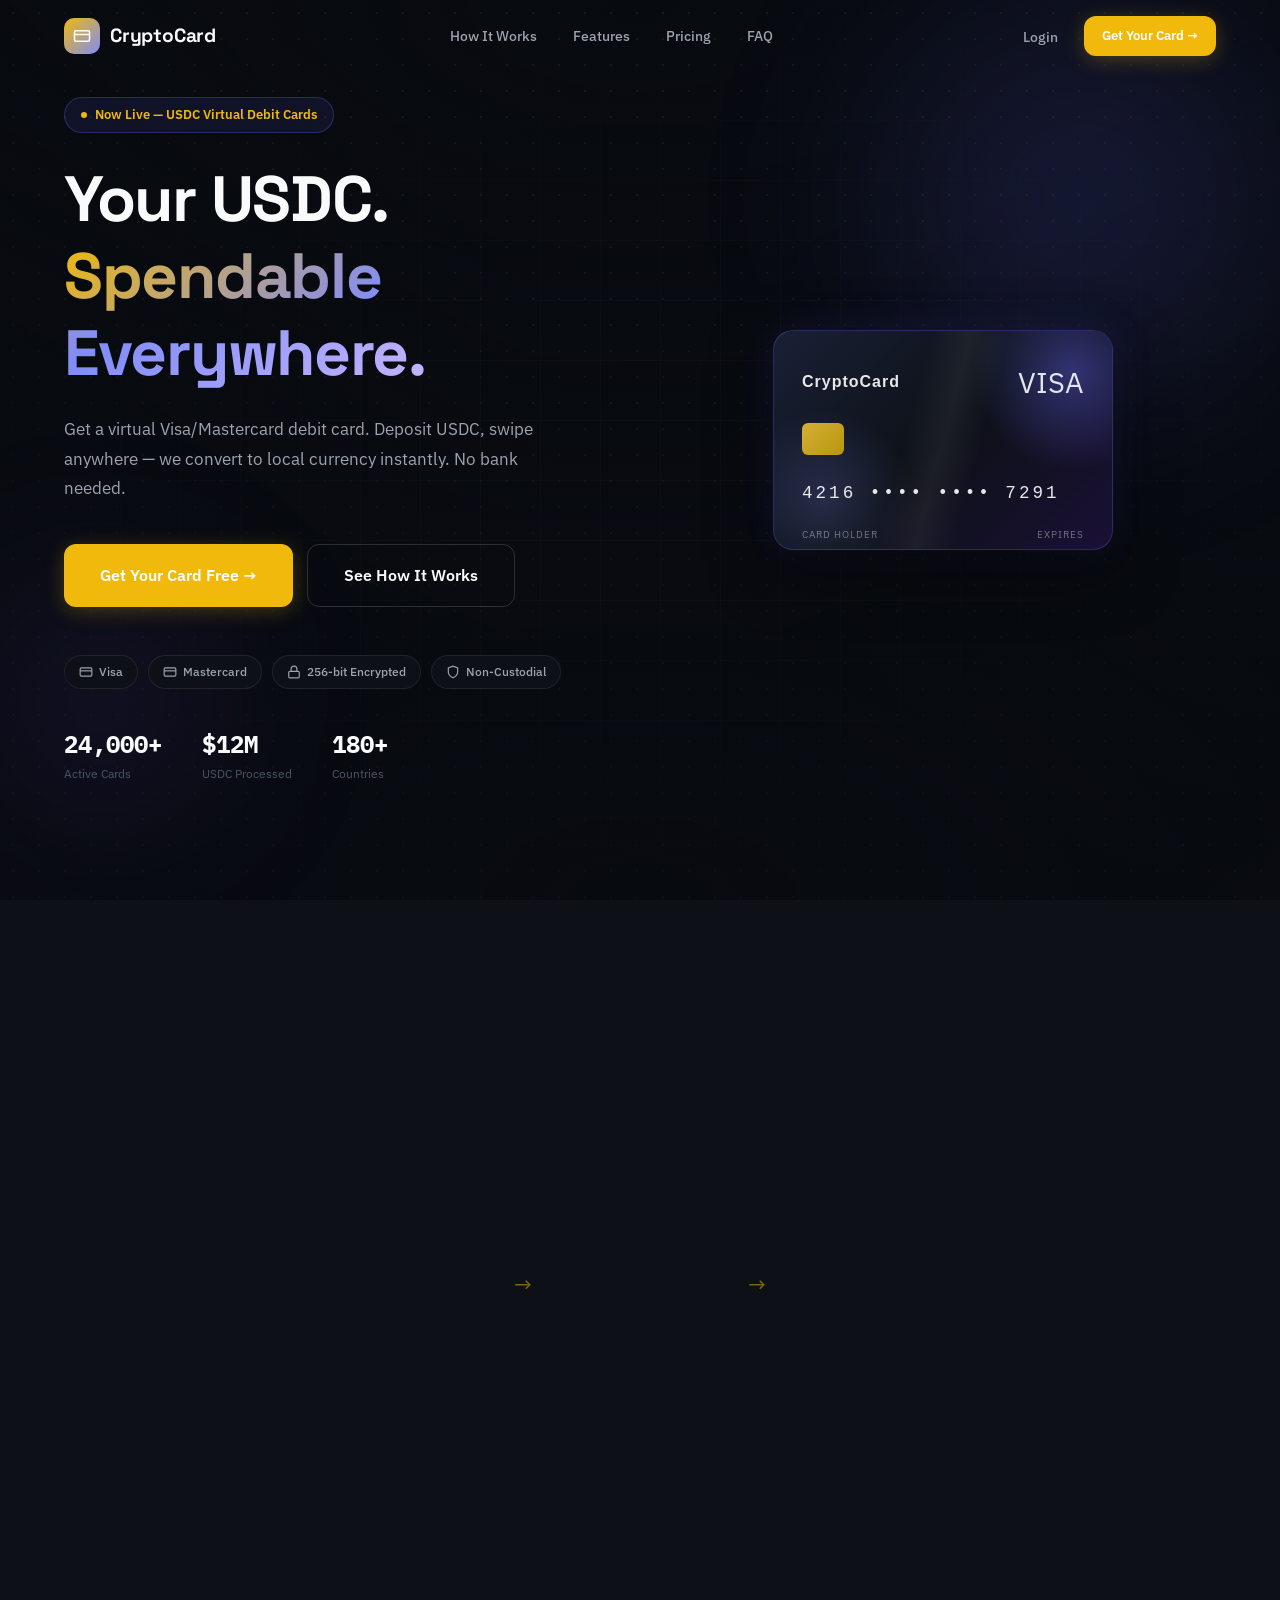
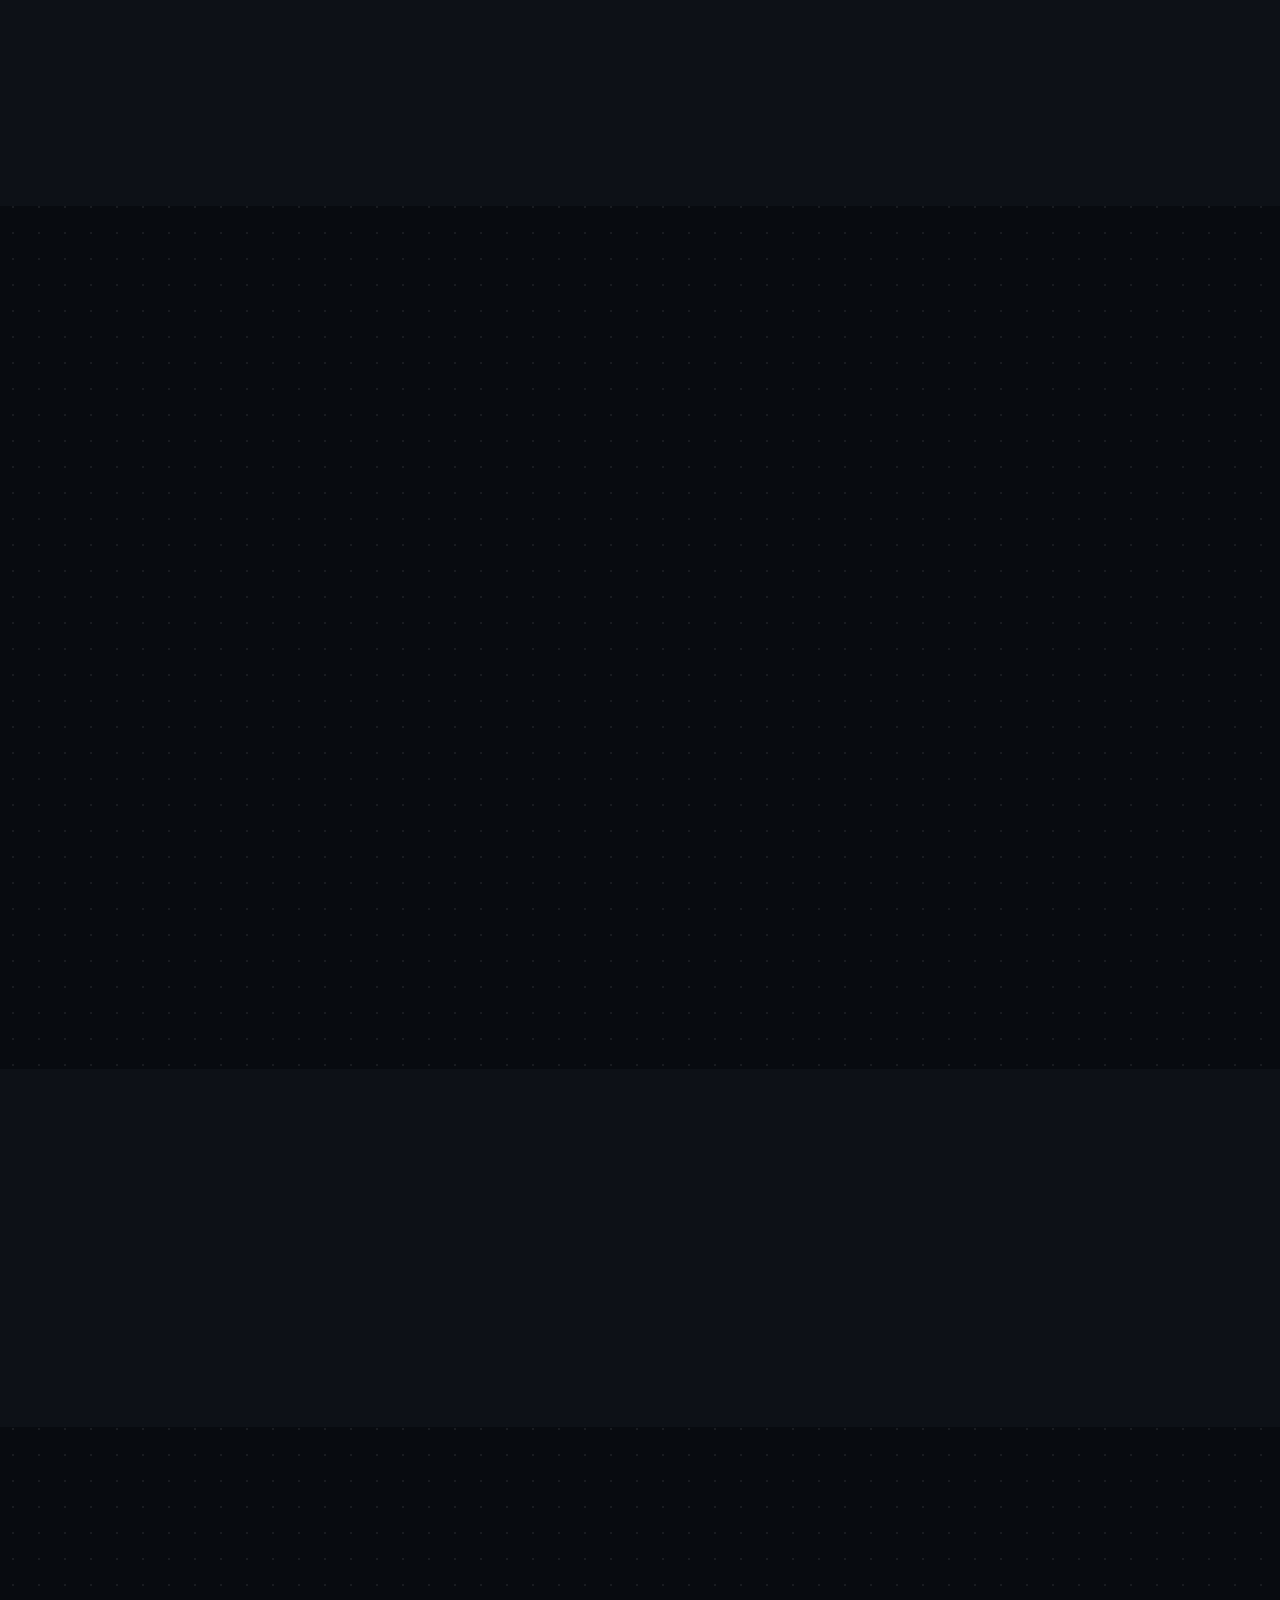
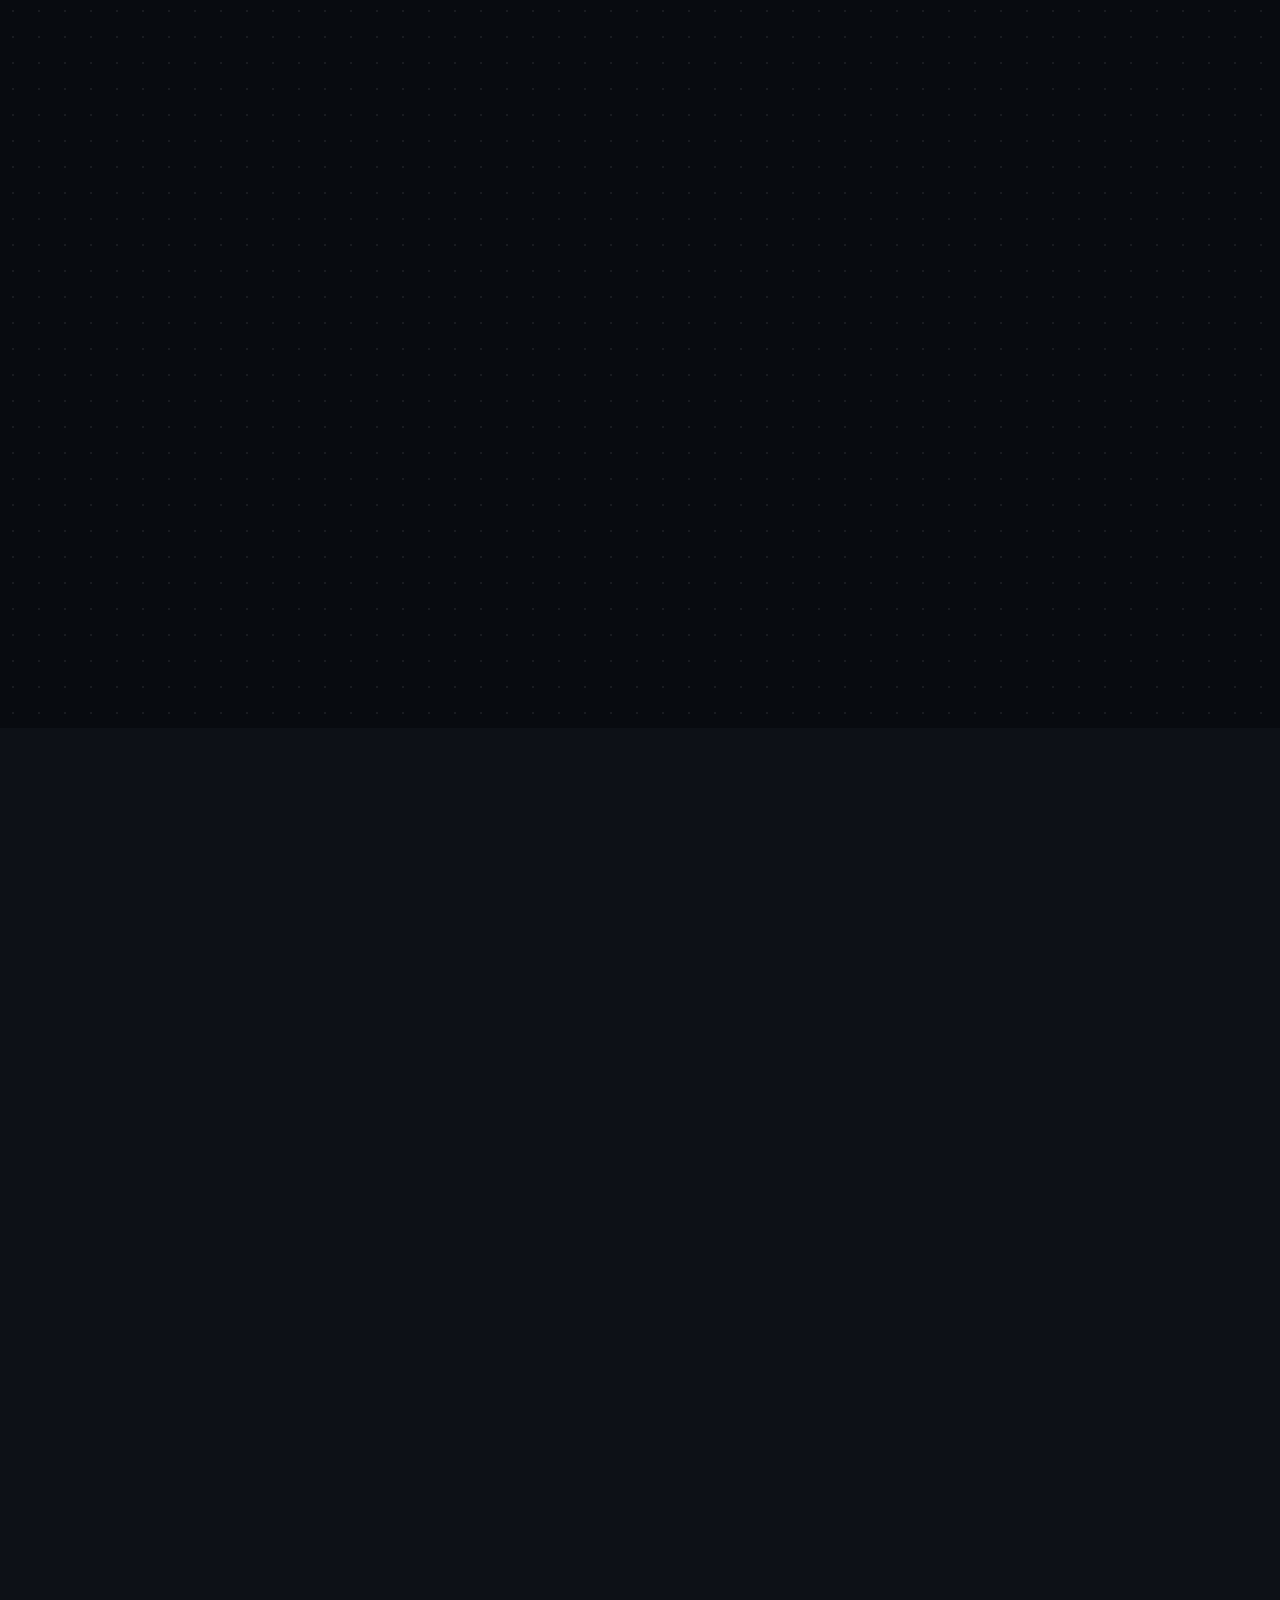
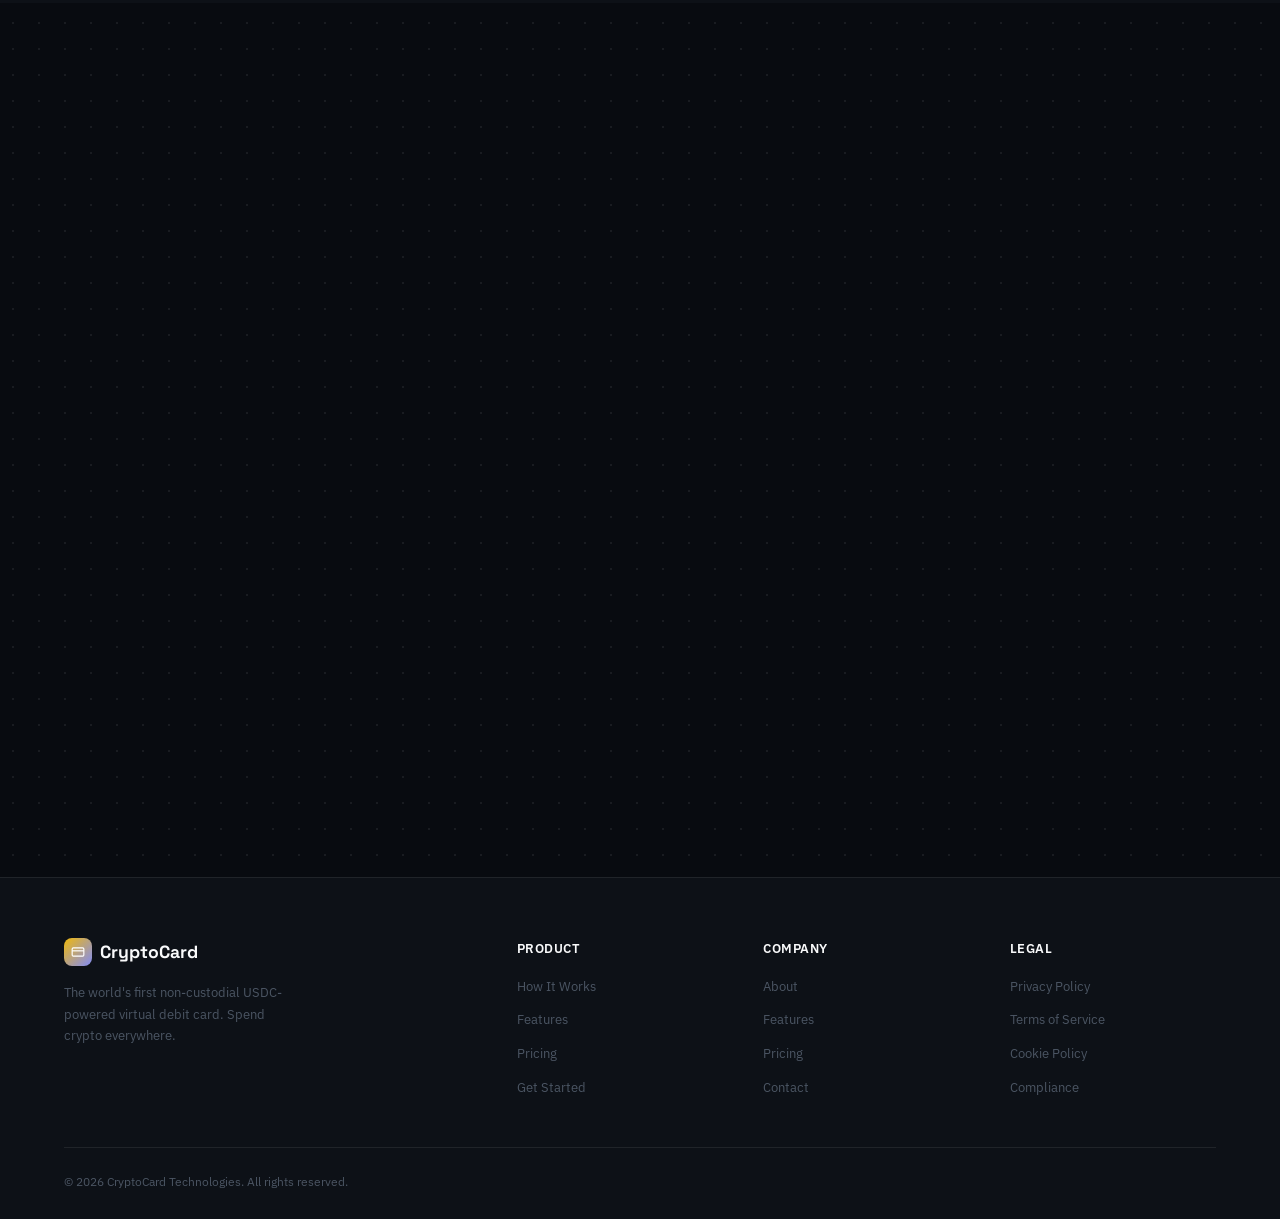
==== commit 165020ef: "Fix all issues: index.html script tag (JS was rendering as text), card.html (CVV/Reveal/Flip/holder " ====
--- a/index.html
+++ b/index.html
@@ -308,11 +308,7 @@
         <div class="feature-title">Zero FX Fees</div>
         <div class="feature-desc">No foreign transaction fees in any currency. What you see is exactly what you pay.</div>
       </div>
-      <div class="feature-card reveal">
-        <div class="feature-icon-wrap"><svg xmlns="http://www.w3.org/2000/svg" width="20" height="20" viewBox="0 0 24 24" fill="none" stroke="currentColor" stroke-width="1.75" stroke-linecap="round" stroke-linejoin="round"><line x1="2" y1="12" x2="22" y2="12"/><line x1="12" y1="2" x2="12" y2="22"/><path d="m20 16-4-4 4-4"/><path d="m4 8 4 4-4 4"/><path d="m16 4-4 4-4-4"/><path d="m8 20 4-4 4 4"/></svg></div>
-        <div class="feature-title">Instant Freeze</div>
-        <div class="feature-desc">Freeze/unfreeze your card in one tap from the app. Lost card? You are covered instantly.</div>
-      </div>
+
       <div class="feature-card reveal">
         <div class="feature-icon-wrap"><svg xmlns="http://www.w3.org/2000/svg" width="20" height="20" viewBox="0 0 24 24" fill="none" stroke="currentColor" stroke-width="1.75" stroke-linecap="round" stroke-linejoin="round"><rect width="18" height="18" x="3" y="3" rx="2"/><path d="M3 9h18M9 21V9"/></svg></div>
         <div class="feature-title">Spend Limits</div>
@@ -420,48 +416,28 @@
   </div>
 </section>
 
-<!-- ===== PRICING ===== -->
-<section id="pricing" style="background:var(--bg-secondary);">
-  <div class="container">
-    <div class="section-header reveal">
+<!-- ===== PRICING (replaced with free note) ===== -->
+<section id="pricing" style="background:var(--bg-secondary);padding:60px 0;">
+  <div class="container">
+    <div class="section-header reveal" style="margin-bottom:40px;">
       <div class="section-label">Simple Pricing</div>
-      <h2>Choose Your Plan</h2>
-      <p>Start free and upgrade when you need more power</p>
-    </div>
-    <div class="pricing-grid">
-      <div class="pricing-card reveal">
-        <div class="section-label" style="margin-bottom:16px;">Free</div>
-        <div class="price-amount">$0</div>
-        <div class="price-period">Forever free &mdash; No hidden fees</div>
-        <ul class="pricing-features">
-          <li><span class="check">&#10003;</span>1 Virtual Debit Card</li>
-          <li><span class="check">&#10003;</span>$300/day spend limit</li>
-          <li><span class="check">&#10003;</span>1.5% conversion fee</li>
-          <li><span class="check">&#10003;</span>Real-time alerts</li>
-          <li><span class="check">&#10003;</span>Card freeze/unfreeze</li>
-          <li style="color:var(--text-muted);">&#8212; Cashback rewards</li>
-          <li style="color:var(--text-muted);">&#8212; Apple/Google Pay</li>
-          <li style="color:var(--text-muted);">&#8212; Priority support</li>
-        </ul>
-        <a href="auth.html" class="btn btn-secondary" style="width:100%;justify-content:center;">Get Free Card</a>
-      </div>
-      <div class="pricing-card featured reveal">
-        <div class="pricing-badge">Most Popular</div>
-        <div class="section-label" style="margin-bottom:16px;background:rgba(99,102,241,0.15);border-color:rgba(99,102,241,0.4);">Pro</div>
-        <div class="price-amount">$9.99</div>
-        <div class="price-period">Per month &mdash; Cancel anytime</div>
-        <ul class="pricing-features">
-          <li><span class="check">&#10003;</span>3 Virtual Debit Cards</li>
-          <li><span class="check">&#10003;</span>$5,000/day spend limit</li>
-          <li><span class="check">&#10003;</span><strong>0.5% conversion fee</strong></li>
-          <li><span class="check">&#10003;</span>Real-time alerts</li>
-          <li><span class="check">&#10003;</span>Card freeze/unfreeze</li>
-          <li><span class="check">&#10003;</span><strong>1% USDC cashback</strong></li>
-          <li><span class="check">&#10003;</span><strong>Apple/Google Pay</strong></li>
-          <li><span class="check">&#10003;</span><strong>Priority support</strong></li>
-        </ul>
-        <a href="auth.html" class="btn btn-primary" style="width:100%;justify-content:center;">Start Pro Trial</a>
-      </div>
+      <h2>Always Free</h2>
+      <p>No monthly fees, no hidden charges. Just a flat 1% conversion fee when you spend.</p>
+    </div>
+    <div class="reveal" style="max-width:560px;margin:0 auto;background:linear-gradient(135deg,rgba(240,185,11,.06),rgba(240,185,11,.02));border:1px solid rgba(240,185,11,.25);border-radius:24px;padding:40px 36px;text-align:center;">
+      <div style="width:64px;height:64px;border-radius:50%;background:rgba(240,185,11,.1);display:flex;align-items:center;justify-content:center;margin:0 auto 20px;"><svg xmlns="http://www.w3.org/2000/svg" width="28" height="28" viewBox="0 0 24 24" fill="none" stroke="#F0B90B" stroke-width="1.75" stroke-linecap="round" stroke-linejoin="round"><line x1="12" y1="1" x2="12" y2="23"/><path d="M17 5H9.5a3.5 3.5 0 0 0 0 7h5a3.5 3.5 0 0 1 0 7H6"/></svg></div>
+      <div style="font-family:var(--font-heading);font-size:3rem;font-weight:700;color:var(--text-primary);letter-spacing:-1px;margin-bottom:4px;">1%</div>
+      <div style="font-size:1rem;color:var(--accent-primary);font-weight:600;margin-bottom:16px;">Flat Conversion Fee</div>
+      <div style="font-size:.9rem;color:var(--text-secondary);line-height:1.7;margin-bottom:28px;">That&rsquo;s it. No signup cost, no monthly plan, no transaction fees. Just 1% when you convert USDC to fiat at checkout.</div>
+      <div style="display:flex;flex-wrap:wrap;gap:10px;justify-content:center;margin-bottom:28px;">
+        <div style="display:inline-flex;align-items:center;gap:6px;padding:8px 16px;background:rgba(255,255,255,.05);border:1px solid var(--border);border-radius:100px;font-size:.82rem;color:var(--text-secondary);"><span style="color:#0ECB81;font-weight:700;">&#10003;</span> Virtual Debit Card</div>
+        <div style="display:inline-flex;align-items:center;gap:6px;padding:8px 16px;background:rgba(255,255,255,.05);border:1px solid var(--border);border-radius:100px;font-size:.82rem;color:var(--text-secondary);"><span style="color:#0ECB81;font-weight:700;">&#10003;</span> $300/day limit</div>
+        <div style="display:inline-flex;align-items:center;gap:6px;padding:8px 16px;background:rgba(255,255,255,.05);border:1px solid var(--border);border-radius:100px;font-size:.82rem;color:var(--text-secondary);"><span style="color:#0ECB81;font-weight:700;">&#10003;</span> 180+ Countries</div>
+        <div style="display:inline-flex;align-items:center;gap:6px;padding:8px 16px;background:rgba(255,255,255,.05);border:1px solid var(--border);border-radius:100px;font-size:.82rem;color:var(--text-secondary);"><span style="color:#0ECB81;font-weight:700;">&#10003;</span> KYC Required</div>
+        <div style="display:inline-flex;align-items:center;gap:6px;padding:8px 16px;background:rgba(255,255,255,.05);border:1px solid var(--border);border-radius:100px;font-size:.82rem;color:var(--text-secondary);"><span style="color:#0ECB81;font-weight:700;">&#10003;</span> Real-time Alerts</div>
+        <div style="display:inline-flex;align-items:center;gap:6px;padding:8px 16px;background:rgba(255,255,255,.05);border:1px solid var(--border);border-radius:100px;font-size:.82rem;color:var(--text-secondary);"><span style="color:#0ECB81;font-weight:700;">&#10003;</span> No Hidden Fees</div>
+      </div>
+      <a href="auth.html" class="btn btn-primary btn-lg">Get Your Free Card &rarr;</a>
     </div>
   </div>
 </section>
@@ -502,23 +478,40 @@
       </div>
       <div>
         <div class="footer-col-title">Company</div>
-        <ul class="footer-links"><li><a href="#">About</a></li><li><a href="#">Blog</a></li><li><a href="#">Careers</a></li><li><a href="#">Contact</a></li></ul>
+        <ul class="footer-links"><li><a href="#how-it-works">About</a></li><li><a href="#features">Features</a></li><li><a href="#pricing">Pricing</a></li><li><a href="mailto:support@cryptocard.io">Contact</a></li></ul>
       </div>
       <div>
         <div class="footer-col-title">Legal</div>
-        <ul class="footer-links"><li><a href="#">Privacy Policy</a></li><li><a href="#">Terms of Service</a></li><li><a href="#">Cookie Policy</a></li><li><a href="#">Compliance</a></li></ul>
+        <ul class="footer-links"><li><a href="privacy.html">Privacy Policy</a></li><li><a href="terms.html">Terms of Service</a></li><li><a href="privacy.html#cookies">Cookie Policy</a></li><li><a href="terms.html#compliance">Compliance</a></li></ul>
       </div>
     </div>
     <div class="footer-bottom">
       <p>&copy; 2026 CryptoCard Technologies. All rights reserved.</p>
-      <p>USDC is a regulated stablecoin issued by Circle. CryptoCard is not affiliated with Circle, Visa or Mastercard.</p>
     </div>
   </div>
 </footer>
 
 <script src="app.js"></script>
 <script>
-  // Counter animation
+  // Card network toggle
+  function switchCardNetwork(net) {
+    const el = document.getElementById('previewNetwork');
+    const heroEl = document.getElementById('heroCardNetwork');
+    const visaBtn = document.getElementById('visaBtn');
+    const mcBtn = document.getElementById('mcBtn');
+    if (net === 'mastercard') {
+      if(el) el.textContent = 'MASTERCARD';
+      if(heroEl) heroEl.textContent = 'MASTERCARD';
+      if(visaBtn) visaBtn.classList.remove('active');
+      if(mcBtn) mcBtn.classList.add('active');
+    } else {
+      if(el) el.textContent = 'VISA';
+      if(heroEl) heroEl.textContent = 'VISA';
+      if(visaBtn) visaBtn.classList.add('active');
+      if(mcBtn) mcBtn.classList.remove('active');
+    }
+  }
+
   function animateCount(el, target, suffix, prefix) {
     let start = 0;
     const step = target / 60;
--- a/style.css
+++ b/style.css
@@ -0,0 +1,2428 @@
+/* ===== GOOGLE FONTS ===== */
+@import url('https://fonts.googleapis.com/css2?family=Space+Grotesk:wght@300;400;500;600;700&family=IBM+Plex+Sans:wght@300;400;500;600;700&family=IBM+Plex+Mono:wght@400;500;700&display=swap');
+
+/* ===== DESIGN TOKENS ===== */
+:root {
+  --bg-primary: #080B10;
+  --bg-secondary: #0D1117;
+  --bg-surface: #111827;
+  --bg-card: #0D1117;
+  --accent-primary: #F0B90B;
+  --accent-primary-hover: #D4A200;
+  --accent-glow: rgba(240,185,11,0.25);
+  --accent-glow-strong: rgba(240,185,11,0.45);
+  --accent-green: #10B981;
+  --accent-green-glow: rgba(16,185,129,0.3);
+  --accent-red: #EF4444;
+  --accent-red-glow: rgba(239,68,68,0.3);
+  --accent-yellow: #F0B90B;
+  --text-primary: #F9FAFB;
+  --text-secondary: #9CA3AF;
+  --text-muted: #4B5563;
+  --border: rgba(255,255,255,0.08);
+  --border-bright: rgba(255,255,255,0.15);
+  --border-accent: rgba(240,185,11,0.35);
+  --shadow-glow: 0 0 40px rgba(240,185,11,0.18);
+  --shadow-card: 0 20px 60px rgba(0,0,0,0.5);
+  --radius-sm: 8px;
+  --radius-md: 12px;
+  --radius-lg: 20px;
+  --radius-xl: 28px;
+  --transition: all 0.3s cubic-bezier(0.4, 0, 0.2, 1);
+  --transition-slow: all 0.6s cubic-bezier(0.4, 0, 0.2, 1);
+  /* ─ Professional Font Stack ─ */
+  --font-heading: 'Space Grotesk', -apple-system, sans-serif;
+  --font-body: 'IBM Plex Sans', -apple-system, sans-serif;
+  --font-mono: 'IBM Plex Mono', 'Courier New', monospace;
+}
+
+/* ===== RESET & BASE ===== */
+*, *::before, *::after {
+  box-sizing: border-box;
+  margin: 0;
+  padding: 0;
+}
+
+html {
+  scroll-behavior: smooth;
+  font-size: 16px;
+}
+
+body {
+  font-family: var(--font-body);
+  background-color: var(--bg-primary);
+  /* Subtle dot grid pattern — professional, non-intrusive */
+  background-image:
+    radial-gradient(circle, rgba(255,255,255,0.07) 1.5px, transparent 1.5px);
+  background-size: 26px 26px;
+  color: var(--text-primary);
+  line-height: 1.6;
+  overflow-x: hidden;
+  -webkit-font-smoothing: antialiased;
+  -moz-osx-font-smoothing: grayscale;
+}
+
+/* Edge glow fade — so pattern fades at corners naturally */
+body::after {
+  content: '';
+  position: fixed;
+  inset: 0;
+  background:
+    radial-gradient(ellipse 80% 60% at 50% 0%,   rgba(8,11,16,0)   0%, rgba(8,11,16,0.55) 100%),
+    radial-gradient(ellipse 60% 80% at 0%   50%,  rgba(8,11,16,0.4) 0%, transparent 70%),
+    radial-gradient(ellipse 60% 80% at 100% 50%,  rgba(8,11,16,0.4) 0%, transparent 70%),
+    radial-gradient(ellipse 80% 60% at 50% 100%,  rgba(8,11,16,0.5) 0%, transparent 80%);
+  pointer-events: none;
+  z-index: 0;
+}
+
+/* All page content sits above the body::after overlay */
+.page-layout, .auth-card, main, .page-main, header, footer, section, nav, aside {
+  position: relative;
+  z-index: 1;
+}
+
+::selection {
+  background: var(--accent-primary);
+  color: white;
+}
+
+::-webkit-scrollbar {
+  width: 6px;
+}
+::-webkit-scrollbar-track {
+  background: var(--bg-primary);
+}
+::-webkit-scrollbar-thumb {
+  background: var(--accent-primary);
+  border-radius: 3px;
+}
+
+/* ===== TYPOGRAPHY ===== */
+h1, h2, h3, h4, h5 {
+  font-family: var(--font-heading);
+  font-weight: 700;
+  line-height: 1.2;
+  letter-spacing: -0.02em;
+}
+h1 { font-size: clamp(2.2rem, 5vw, 3.5rem); }
+h2 { font-size: clamp(1.6rem, 3.5vw, 2.25rem); }
+h3 { font-size: 1.3rem; font-weight: 600; }
+p { color: var(--text-secondary); }
+
+.mono {
+  font-family: var(--font-mono);
+  font-weight: 600;
+}
+
+/* ===== LAYOUT ===== */
+.container {
+  max-width: 1200px;
+  margin: 0 auto;
+  padding: 0 24px;
+}
+
+section {
+  padding: 100px 0;
+}
+
+/* ===== BUTTONS ===== */
+.btn {
+  display: inline-flex;
+  align-items: center;
+  gap: 8px;
+  padding: 14px 28px;
+  border-radius: var(--radius-md);
+  font-family: var(--font-body);
+  font-weight: 600;
+  font-size: 0.9rem;
+  cursor: pointer;
+  border: none;
+  text-decoration: none;
+  transition: var(--transition);
+  position: relative;
+  overflow: hidden;
+  white-space: nowrap;
+  -webkit-tap-highlight-color: transparent;
+}
+
+.btn::before {
+  content: '';
+  position: absolute;
+  inset: 0;
+  background: rgba(255,255,255,0.1);
+  opacity: 0;
+  transition: var(--transition);
+}
+
+.btn:hover::before { opacity: 1; }
+
+.btn-primary {
+  background: var(--accent-primary);
+  color: white;
+  box-shadow: 0 4px 20px var(--accent-glow);
+}
+.btn-primary:hover {
+  background: var(--accent-primary-hover);
+  box-shadow: 0 8px 30px var(--accent-glow-strong);
+  transform: translateY(-2px);
+}
+
+.btn-secondary {
+  background: transparent;
+  color: var(--text-primary);
+  border: 1px solid var(--border-bright);
+}
+.btn-secondary:hover {
+  border-color: var(--accent-primary);
+  color: var(--accent-primary);
+  transform: translateY(-2px);
+}
+
+.btn-danger {
+  background: var(--accent-red);
+  color: white;
+}
+.btn-danger:hover {
+  box-shadow: 0 8px 20px var(--accent-red-glow);
+  transform: translateY(-2px);
+}
+
+.btn-success {
+  background: var(--accent-green);
+  color: white;
+}
+.btn-success:hover {
+  box-shadow: 0 8px 20px var(--accent-green-glow);
+  transform: translateY(-2px);
+}
+
+.btn-sm {
+  padding: 10px 18px;
+  font-size: 0.8rem;
+}
+
+.btn-lg {
+  padding: 18px 36px;
+  font-size: 1rem;
+}
+
+.btn-icon {
+  width: 40px;
+  height: 40px;
+  padding: 0;
+  display: inline-flex;
+  align-items: center;
+  justify-content: center;
+  border-radius: var(--radius-sm);
+}
+
+/* ===== CARDS / GLASS ===== */
+.glass-card {
+  background: var(--bg-secondary);
+  border: 1px solid var(--border);
+  border-radius: var(--radius-lg);
+  padding: 28px;
+  position: relative;
+  overflow: hidden;
+  transition: var(--transition);
+}
+
+.glass-card::before {
+  content: '';
+  position: absolute;
+  inset: 0;
+  background: linear-gradient(135deg, rgba(255,255,255,0.03) 0%, transparent 60%);
+  pointer-events: none;
+}
+
+.glass-card:hover {
+  border-color: var(--border-accent);
+  box-shadow: var(--shadow-glow);
+  transform: translateY(-4px);
+}
+
+/* ===== SECTION LABELS ===== */
+.section-label {
+  display: inline-flex;
+  align-items: center;
+  gap: 8px;
+  padding: 7px 16px;
+  background: rgba(99,102,241,0.1);
+  border: 1px solid rgba(99,102,241,0.3);
+  border-radius: 100px;
+  font-size: 0.8rem;
+  font-weight: 600;
+  color: var(--accent-primary);
+  letter-spacing: 0.5px;
+  text-transform: uppercase;
+  margin-bottom: 20px;
+}
+
+.section-header {
+  text-align: center;
+  margin-bottom: 70px;
+}
+
+.section-header h2 {
+  margin-bottom: 16px;
+  background: linear-gradient(135deg, var(--text-primary) 0%, var(--text-secondary) 100%);
+  -webkit-background-clip: text;
+  -webkit-text-fill-color: transparent;
+  background-clip: text;
+}
+
+.section-header p {
+  max-width: 560px;
+  margin: 0 auto;
+  font-size: 1.1rem;
+}
+
+/* ===== GRADIENT TEXT ===== */
+.gradient-text {
+  background: linear-gradient(135deg, var(--accent-primary) 0%, #818CF8 50%, #C4B5FD 100%);
+  -webkit-background-clip: text;
+  -webkit-text-fill-color: transparent;
+  background-clip: text;
+}
+
+/* ===== BADGE ===== */
+.badge {
+  display: inline-flex;
+  align-items: center;
+  gap: 6px;
+  padding: 4px 12px;
+  border-radius: 100px;
+  font-size: 0.75rem;
+  font-weight: 600;
+}
+
+.badge-active {
+  background: rgba(16,185,129,0.15);
+  color: var(--accent-green);
+  border: 1px solid rgba(16,185,129,0.3);
+}
+
+.badge-frozen {
+  background: rgba(99,102,241,0.15);
+  color: #818CF8;
+  border: 1px solid rgba(99,102,241,0.3);
+}
+
+.badge-pending {
+  background: rgba(245,158,11,0.15);
+  color: var(--accent-yellow);
+  border: 1px solid rgba(245,158,11,0.3);
+}
+
+.badge-declined {
+  background: rgba(239,68,68,0.15);
+  color: var(--accent-red);
+  border: 1px solid rgba(239,68,68,0.3);
+}
+
+/* ===== INPUTS ===== */
+.form-group {
+  margin-bottom: 20px;
+}
+
+.form-label {
+  display: block;
+  font-size: 0.85rem;
+  font-weight: 500;
+  color: var(--text-secondary);
+  margin-bottom: 8px;
+}
+
+.form-input {
+  width: 100%;
+  padding: 14px 18px;
+  background: var(--bg-surface);
+  border: 1px solid var(--border);
+  border-radius: var(--radius-md);
+  color: var(--text-primary);
+  font-family: 'Inter', sans-serif;
+  font-size: 0.95rem;
+  transition: var(--transition);
+  outline: none;
+}
+
+.form-input:focus {
+  border-color: var(--accent-primary);
+  box-shadow: 0 0 0 3px rgba(99,102,241,0.15);
+}
+
+.form-input::placeholder {
+  color: var(--text-muted);
+}
+
+/* ===== NAVBAR ===== */
+.navbar {
+  position: fixed;
+  top: 0;
+  left: 0;
+  right: 0;
+  z-index: 1000;
+  padding: 16px 0;
+  transition: var(--transition);
+}
+
+.navbar.scrolled {
+  background: rgba(8,11,16,0.85);
+  backdrop-filter: blur(20px);
+  border-bottom: 1px solid var(--border);
+  padding: 12px 0;
+}
+
+.navbar-inner {
+  display: flex;
+  align-items: center;
+  justify-content: space-between;
+  gap: 24px;
+}
+
+.nav-logo {
+  display: flex;
+  align-items: center;
+  gap: 10px;
+  text-decoration: none;
+  font-family: var(--font-heading);
+  font-weight: 700;
+  font-size: 1.2rem;
+  color: var(--text-primary);
+  flex-shrink: 0;
+  letter-spacing: -0.01em;
+}
+
+.nav-logo-icon {
+  width: 36px;
+  height: 36px;
+  background: linear-gradient(135deg, var(--accent-primary), #818CF8);
+  border-radius: 10px;
+  display: flex;
+  align-items: center;
+  justify-content: center;
+  font-size: 18px;
+}
+
+.nav-menu {
+  display: flex;
+  align-items: center;
+  gap: 4px;
+  list-style: none;
+}
+
+.nav-menu a {
+  padding: 8px 16px;
+  color: var(--text-secondary);
+  text-decoration: none;
+  font-size: 0.9rem;
+  font-weight: 500;
+  border-radius: var(--radius-sm);
+  transition: var(--transition);
+}
+
+.nav-menu a:hover {
+  color: var(--text-primary);
+  background: rgba(255,255,255,0.06);
+}
+
+.nav-actions {
+  display: flex;
+  align-items: center;
+  gap: 10px;
+  flex-shrink: 0;
+}
+
+.nav-login {
+  color: var(--text-secondary);
+  text-decoration: none;
+  font-size: 0.9rem;
+  font-weight: 500;
+  transition: var(--transition);
+  padding: 8px 16px;
+  border-radius: var(--radius-sm);
+}
+
+.nav-login:hover {
+  color: var(--text-primary);
+}
+
+.hamburger {
+  display: none;
+  flex-direction: column;
+  gap: 5px;
+  cursor: pointer;
+  padding: 8px;
+  background: none;
+  border: none;
+}
+
+.hamburger span {
+  display: block;
+  width: 24px;
+  height: 2px;
+  background: var(--text-primary);
+  border-radius: 2px;
+  transition: var(--transition);
+}
+
+/* ===== VIRTUAL CARD ===== */
+.vcard {
+  width: 380px;
+  height: 230px;
+  border-radius: 20px;
+  padding: 28px;
+  position: relative;
+  overflow: hidden;
+  cursor: pointer;
+  flex-shrink: 0;
+  background: linear-gradient(135deg, #1a1f35 0%, #0d1117 50%, #1a1035 100%);
+  border: 1px solid rgba(99,102,241,0.3);
+  box-shadow: 0 20px 60px rgba(0,0,0,0.5), 0 0 40px rgba(99,102,241,0.15);
+  transition: var(--transition-slow);
+}
+
+.vcard::before {
+  content: '';
+  position: absolute;
+  top: -60px;
+  right: -60px;
+  width: 200px;
+  height: 200px;
+  background: radial-gradient(circle, rgba(99,102,241,0.4) 0%, transparent 70%);
+  pointer-events: none;
+}
+
+.vcard::after {
+  content: '';
+  position: absolute;
+  bottom: -40px;
+  left: -40px;
+  width: 180px;
+  height: 180px;
+  background: radial-gradient(circle, rgba(129,140,248,0.2) 0%, transparent 70%);
+  pointer-events: none;
+}
+
+.vcard-shimmer {
+  position: absolute;
+  inset: 0;
+  background: linear-gradient(105deg, transparent 40%, rgba(255,255,255,0.06) 50%, transparent 60%);
+  animation: shimmer 3s infinite;
+}
+
+@keyframes shimmer {
+  0% { transform: translateX(-100%); }
+  100% { transform: translateX(200%); }
+}
+
+.vcard-chip {
+  width: 42px;
+  height: 32px;
+  background: linear-gradient(135deg, #D4AF37, #B8960C);
+  border-radius: 6px;
+  margin-bottom: 24px;
+  position: relative;
+  z-index: 1;
+}
+
+.vcard-top {
+  display: flex;
+  align-items: center;
+  justify-content: space-between;
+  margin-bottom: auto;
+}
+
+.vcard-brand {
+  font-family: 'Syne', sans-serif;
+  font-weight: 800;
+  font-size: 1rem;
+  letter-spacing: 1px;
+  color: rgba(255,255,255,0.9);
+}
+
+.vcard-network {
+  font-size: 1.8rem;
+  opacity: 0.9;
+}
+
+.vcard-number {
+  font-family: 'Space Mono', monospace;
+  font-size: 1.1rem;
+  letter-spacing: 3px;
+  color: rgba(255,255,255,0.9);
+  margin-bottom: 20px;
+  position: relative;
+  z-index: 1;
+}
+
+.vcard-bottom {
+  display: flex;
+  align-items: flex-end;
+  justify-content: space-between;
+  position: relative;
+  z-index: 1;
+}
+
+.vcard-label {
+  font-size: 0.6rem;
+  color: rgba(255,255,255,0.4);
+  text-transform: uppercase;
+  letter-spacing: 1px;
+  margin-bottom: 2px;
+}
+
+.vcard-name {
+  font-family: 'Space Mono', monospace;
+  font-size: 0.85rem;
+  letter-spacing: 1px;
+  color: rgba(255,255,255,0.85);
+}
+
+.vcard-expiry {
+  font-family: 'Space Mono', monospace;
+  font-size: 0.85rem;
+  color: rgba(255,255,255,0.85);
+}
+
+/* ===== DASHBOARD LAYOUT ===== */
+.dashboard-layout {
+  display: grid;
+  grid-template-columns: 260px 1fr;
+  min-height: 100vh;
+}
+
+.sidebar {
+  background: var(--bg-secondary);
+  border-right: 1px solid var(--border);
+  padding: 24px 0;
+  position: fixed;
+  left: 0;
+  top: 0;
+  bottom: 0;
+  width: 260px;
+  z-index: 100;
+  overflow-y: auto;
+}
+
+.sidebar-logo {
+  display: flex;
+  align-items: center;
+  gap: 10px;
+  padding: 0 24px 28px;
+  font-family: var(--font-heading);
+  font-weight: 700;
+  font-size: 1.15rem;
+  color: var(--text-primary);
+  text-decoration: none;
+  border-bottom: 1px solid var(--border);
+  margin-bottom: 16px;
+  letter-spacing: -0.01em;
+}
+
+.sidebar-nav {
+  list-style: none;
+  padding: 0 12px;
+}
+
+.sidebar-nav li a {
+  display: flex;
+  align-items: center;
+  gap: 12px;
+  padding: 12px 16px;
+  color: var(--text-secondary);
+  text-decoration: none;
+  font-size: 0.9rem;
+  font-weight: 500;
+  border-radius: var(--radius-md);
+  transition: var(--transition);
+  margin-bottom: 4px;
+}
+
+.sidebar-nav li a:hover,
+.sidebar-nav li a.active {
+  background: rgba(99,102,241,0.12);
+  color: var(--text-primary);
+}
+
+.sidebar-nav li a.active {
+  color: var(--accent-primary);
+}
+
+.sidebar-nav li a .nav-icon {
+  font-size: 1.1rem;
+  width: 22px;
+  text-align: center;
+}
+
+.main-content {
+  margin-left: 260px;
+  background: var(--bg-primary);
+  min-height: 100vh;
+}
+
+.topbar {
+  display: flex;
+  align-items: center;
+  justify-content: space-between;
+  padding: 20px 32px;
+  background: var(--bg-secondary);
+  border-bottom: 1px solid var(--border);
+  position: sticky;
+  top: 0;
+  z-index: 99;
+}
+
+.topbar-title {
+  font-family: var(--font-heading);
+  font-size: 1.15rem;
+  font-weight: 600;
+  letter-spacing: -0.01em;
+}
+
+.topbar-actions {
+  display: flex;
+  align-items: center;
+  gap: 12px;
+}
+
+.notification-btn {
+  position: relative;
+  width: 40px;
+  height: 40px;
+  background: var(--bg-surface);
+  border: 1px solid var(--border);
+  border-radius: var(--radius-md);
+  display: flex;
+  align-items: center;
+  justify-content: center;
+  cursor: pointer;
+  font-size: 1.1rem;
+  transition: var(--transition);
+}
+
+.notification-btn:hover {
+  border-color: var(--accent-primary);
+}
+
+.notification-dot {
+  position: absolute;
+  top: 8px;
+  right: 8px;
+  width: 8px;
+  height: 8px;
+  background: var(--accent-red);
+  border-radius: 50%;
+  border: 2px solid var(--bg-secondary);
+}
+
+.avatar-btn {
+  width: 40px;
+  height: 40px;
+  border-radius: 50%;
+  background: linear-gradient(135deg, var(--accent-primary), #818CF8);
+  border: 2px solid var(--border-accent);
+  cursor: pointer;
+  display: flex;
+  align-items: center;
+  justify-content: center;
+  font-weight: 700;
+  font-size: 0.9rem;
+  position: relative;
+}
+
+.page-content {
+  padding: 32px;
+}
+
+/* ===== STATS GRID ===== */
+.stats-grid {
+  display: grid;
+  grid-template-columns: repeat(auto-fit, minmax(200px, 1fr));
+  gap: 20px;
+  margin-bottom: 28px;
+}
+
+.stat-card {
+  background: var(--bg-secondary);
+  border: 1px solid var(--border);
+  border-radius: var(--radius-lg);
+  padding: 24px;
+  transition: var(--transition);
+}
+
+.stat-card:hover {
+  border-color: var(--border-accent);
+}
+
+.stat-label {
+  font-size: 0.8rem;
+  color: var(--text-muted);
+  font-weight: 500;
+  text-transform: uppercase;
+  letter-spacing: 0.5px;
+  margin-bottom: 10px;
+}
+
+.stat-value {
+  font-family: 'Space Mono', monospace;
+  font-size: 1.8rem;
+  font-weight: 700;
+  color: var(--text-primary);
+  margin-bottom: 6px;
+}
+
+.stat-change {
+  font-size: 0.8rem;
+  font-weight: 500;
+}
+
+.stat-change.up { color: var(--accent-green); }
+.stat-change.down { color: var(--accent-red); }
+
+/* ===== TRANSACTION ROWS ===== */
+.tx-list {
+  display: flex;
+  flex-direction: column;
+  gap: 2px;
+}
+
+.tx-row {
+  display: flex;
+  align-items: center;
+  gap: 16px;
+  padding: 16px 20px;
+  border-radius: var(--radius-md);
+  transition: var(--transition);
+  cursor: pointer;
+}
+
+.tx-row:hover {
+  background: rgba(255,255,255,0.03);
+}
+
+.tx-icon {
+  width: 44px;
+  height: 44px;
+  border-radius: 12px;
+  background: var(--bg-surface);
+  border: 1px solid var(--border);
+  display: flex;
+  align-items: center;
+  justify-content: center;
+  font-size: 1.2rem;
+  flex-shrink: 0;
+}
+
+.tx-info {
+  flex: 1;
+}
+
+.tx-merchant {
+  font-weight: 600;
+  font-size: 0.9rem;
+  color: var(--text-primary);
+  margin-bottom: 2px;
+}
+
+.tx-meta {
+  font-size: 0.78rem;
+  color: var(--text-muted);
+}
+
+.tx-amount {
+  text-align: right;
+}
+
+.tx-fiat {
+  font-family: 'Space Mono', monospace;
+  font-weight: 700;
+  font-size: 0.95rem;
+  color: var(--text-primary);
+  margin-bottom: 2px;
+}
+
+.tx-usdc {
+  font-size: 0.75rem;
+  color: var(--text-muted);
+}
+
+/* ===== TOGGLE ===== */
+.toggle {
+  position: relative;
+  width: 52px;
+  height: 28px;
+  cursor: pointer;
+}
+
+.toggle input {
+  opacity: 0;
+  width: 0;
+  height: 0;
+}
+
+.toggle-track {
+  position: absolute;
+  inset: 0;
+  background: var(--bg-surface);
+  border: 1px solid var(--border);
+  border-radius: 100px;
+  transition: var(--transition);
+}
+
+.toggle-thumb {
+  position: absolute;
+  top: 4px;
+  left: 4px;
+  width: 20px;
+  height: 20px;
+  background: var(--text-muted);
+  border-radius: 50%;
+  transition: var(--transition);
+}
+
+.toggle input:checked + .toggle-track {
+  background: rgba(99,102,241,0.2);
+  border-color: var(--accent-primary);
+}
+
+.toggle input:checked ~ .toggle-thumb,
+.toggle input:checked + .toggle-track + .toggle-thumb {
+  background: var(--accent-primary);
+  transform: translateX(24px);
+}
+
+/* ===== PROGRESS ===== */
+.progress-bar {
+  height: 6px;
+  background: var(--bg-surface);
+  border-radius: 100px;
+  overflow: hidden;
+}
+
+.progress-fill {
+  height: 100%;
+  background: linear-gradient(90deg, var(--accent-primary), #818CF8);
+  border-radius: 100px;
+  transition: width 1s ease;
+}
+
+/* ===== STEPS ===== */
+.steps-flow {
+  display: flex;
+  align-items: flex-start;
+  gap: 0;
+  justify-content: center;
+  flex-wrap: wrap;
+  row-gap: 40px;
+}
+
+.step-item {
+  display: flex;
+  flex-direction: column;
+  align-items: center;
+  text-align: center;
+  max-width: 200px;
+  position: relative;
+}
+
+.step-connector {
+  flex: 1;
+  height: 2px;
+  background: linear-gradient(90deg, var(--accent-primary), rgba(99,102,241,0.2));
+  min-width: 60px;
+  margin-top: 32px;
+}
+
+.step-num {
+  width: 64px;
+  height: 64px;
+  border-radius: 50%;
+  background: rgba(99,102,241,0.1);
+  border: 2px solid var(--accent-primary);
+  display: flex;
+  align-items: center;
+  justify-content: center;
+  font-size: 1.5rem;
+  margin-bottom: 16px;
+  position: relative;
+  transition: var(--transition);
+}
+
+.step-num::after {
+  content: '';
+  position: absolute;
+  inset: -6px;
+  border-radius: 50%;
+  border: 1px solid rgba(99,102,241,0.2);
+}
+
+.step-item:hover .step-num {
+  background: rgba(99,102,241,0.2);
+  box-shadow: 0 0 30px var(--accent-glow);
+}
+
+.step-title {
+  font-family: 'Syne', sans-serif;
+  font-weight: 700;
+  font-size: 1rem;
+  margin-bottom: 8px;
+  color: var(--text-primary);
+}
+
+.step-desc {
+  font-size: 0.85rem;
+  color: var(--text-secondary);
+  line-height: 1.5;
+}
+
+/* ===== ANIMATIONS ===== */
+@keyframes float {
+  0%, 100% { transform: translateY(0); }
+  50% { transform: translateY(-12px); }
+}
+
+@keyframes pulse-glow {
+  0%, 100% { box-shadow: 0 0 20px var(--accent-glow); }
+  50% { box-shadow: 0 0 40px var(--accent-glow-strong), 0 0 80px var(--accent-glow); }
+}
+
+@keyframes fadeInUp {
+  from {
+    opacity: 0;
+    transform: translateY(30px);
+  }
+  to {
+    opacity: 1;
+    transform: translateY(0);
+  }
+}
+
+@keyframes fadeInLeft {
+  from { opacity: 0; transform: translateX(-30px); }
+  to { opacity: 1; transform: translateX(0); }
+}
+
+@keyframes fadeInRight {
+  from { opacity: 0; transform: translateX(30px); }
+  to { opacity: 1; transform: translateX(0); }
+}
+
+@keyframes rotate {
+  from { transform: rotate(0deg); }
+  to { transform: rotate(360deg); }
+}
+
+@keyframes spin-slow {
+  from { transform: rotate(0deg); }
+  to { transform: rotate(360deg); }
+}
+
+@keyframes countUp {
+  from { opacity: 0; }
+  to { opacity: 1; }
+}
+
+@keyframes ticker {
+  0%, 100% { transform: translateY(0); opacity: 1; }
+  40% { transform: translateY(0); opacity: 1; }
+  60% { transform: translateY(-20px); opacity: 0; }
+  80% { transform: translateY(20px); opacity: 0; }
+}
+
+@keyframes slide-in-badge {
+  from { transform: translateX(60px); opacity: 0; }
+  to { transform: translateX(0); opacity: 1; }
+}
+
+@keyframes gradient-shift {
+  0% { background-position: 0% 50%; }
+  50% { background-position: 100% 50%; }
+  100% { background-position: 0% 50%; }
+}
+
+.animate-float { animation: float 4s ease-in-out infinite; }
+.animate-pulse-glow { animation: pulse-glow 2s ease-in-out infinite; }
+.animate-fadeInUp { animation: fadeInUp 0.7s ease forwards; }
+
+/* observer-triggered */
+.reveal {
+  opacity: 0;
+  transform: translateY(30px);
+  transition: opacity 0.6s ease, transform 0.6s ease;
+}
+
+.reveal.visible {
+  opacity: 1;
+  transform: translateY(0);
+}
+
+.reveal-left {
+  opacity: 0;
+  transform: translateX(-30px);
+  transition: opacity 0.6s ease, transform 0.6s ease;
+}
+
+.reveal-left.visible {
+  opacity: 1;
+  transform: translateX(0);
+}
+
+.reveal-right {
+  opacity: 0;
+  transform: translateX(30px);
+  transition: opacity 0.6s ease, transform 0.6s ease;
+}
+
+.reveal-right.visible {
+  opacity: 1;
+  transform: translateX(0);
+}
+
+/* stagger children */
+.stagger > *:nth-child(1) { transition-delay: 0.05s; }
+.stagger > *:nth-child(2) { transition-delay: 0.1s; }
+.stagger > *:nth-child(3) { transition-delay: 0.15s; }
+.stagger > *:nth-child(4) { transition-delay: 0.2s; }
+.stagger > *:nth-child(5) { transition-delay: 0.25s; }
+.stagger > *:nth-child(6) { transition-delay: 0.3s; }
+.stagger > *:nth-child(7) { transition-delay: 0.35s; }
+.stagger > *:nth-child(8) { transition-delay: 0.4s; }
+.stagger > *:nth-child(9) { transition-delay: 0.45s; }
+.stagger > *:nth-child(10) { transition-delay: 0.5s; }
+
+/* ===== BACKGROUND EFFECTS ===== */
+.bg-grid {
+  background-image:
+    linear-gradient(rgba(255,255,255,0.02) 1px, transparent 1px),
+    linear-gradient(90deg, rgba(255,255,255,0.02) 1px, transparent 1px);
+  background-size: 60px 60px;
+}
+
+.glow-orb {
+  position: absolute;
+  border-radius: 50%;
+  filter: blur(80px);
+  pointer-events: none;
+}
+
+.glow-orb-indigo {
+  background: radial-gradient(circle, rgba(99,102,241,0.35) 0%, transparent 70%);
+}
+
+.glow-orb-purple {
+  background: radial-gradient(circle, rgba(139,92,246,0.25) 0%, transparent 70%);
+}
+
+.glow-orb-green {
+  background: radial-gradient(circle, rgba(16,185,129,0.2) 0%, transparent 70%);
+}
+
+/* ===== FAQ ===== */
+.faq-item {
+  border: 1px solid var(--border);
+  border-radius: var(--radius-md);
+  overflow: hidden;
+  transition: var(--transition);
+  margin-bottom: 10px;
+}
+
+.faq-item.open {
+  border-color: var(--border-accent);
+}
+
+.faq-question {
+  padding: 20px 24px;
+  display: flex;
+  align-items: center;
+  justify-content: space-between;
+  cursor: pointer;
+  font-weight: 600;
+  font-size: 0.95rem;
+  color: var(--text-primary);
+  transition: var(--transition);
+  user-select: none;
+}
+
+.faq-question:hover {
+  background: rgba(255,255,255,0.02);
+  color: var(--accent-primary);
+}
+
+.faq-icon {
+  font-size: 1.2rem;
+  transition: var(--transition);
+  color: var(--accent-primary);
+  flex-shrink: 0;
+}
+
+.faq-item.open .faq-icon {
+  transform: rotate(45deg);
+}
+
+.faq-answer {
+  max-height: 0;
+  overflow: hidden;
+  transition: max-height 0.4s ease, padding 0.3s ease;
+  padding: 0 24px;
+  font-size: 0.9rem;
+  color: var(--text-secondary);
+  line-height: 1.7;
+}
+
+.faq-item.open .faq-answer {
+  max-height: 300px;
+  padding: 0 24px 20px;
+}
+
+/* ===== PRICING TABLE ===== */
+.pricing-grid {
+  display: grid;
+  grid-template-columns: repeat(2, 1fr);
+  gap: 24px;
+  max-width: 800px;
+  margin: 0 auto;
+}
+
+.pricing-card {
+  background: var(--bg-secondary);
+  border: 1px solid var(--border);
+  border-radius: var(--radius-xl);
+  padding: 36px;
+  position: relative;
+  overflow: hidden;
+  transition: var(--transition);
+}
+
+.pricing-card.featured {
+  border-color: var(--accent-primary);
+  box-shadow: 0 0 60px rgba(99,102,241,0.2);
+}
+
+.pricing-card.featured::before {
+  content: '';
+  position: absolute;
+  inset: 0;
+  background: linear-gradient(135deg, rgba(99,102,241,0.05) 0%, transparent 60%);
+  pointer-events: none;
+}
+
+.pricing-badge {
+  position: absolute;
+  top: 20px;
+  right: 20px;
+  background: var(--accent-primary);
+  color: white;
+  font-size: 0.7rem;
+  font-weight: 700;
+  padding: 4px 12px;
+  border-radius: 100px;
+  text-transform: uppercase;
+  letter-spacing: 0.5px;
+}
+
+.price-amount {
+  font-family: 'Syne', sans-serif;
+  font-size: 2.5rem;
+  font-weight: 800;
+  color: var(--text-primary);
+  margin: 16px 0 8px;
+}
+
+.price-period {
+  font-size: 0.85rem;
+  color: var(--text-muted);
+  margin-bottom: 28px;
+}
+
+.pricing-features {
+  list-style: none;
+  display: flex;
+  flex-direction: column;
+  gap: 12px;
+  margin-bottom: 28px;
+}
+
+.pricing-features li {
+  display: flex;
+  align-items: center;
+  gap: 12px;
+  font-size: 0.9rem;
+  color: var(--text-secondary);
+}
+
+.pricing-features li .check {
+  color: var(--accent-green);
+  font-size: 1rem;
+  flex-shrink: 0;
+}
+
+.pricing-features li .cross {
+  color: var(--text-muted);
+  font-size: 1rem;
+  flex-shrink: 0;
+}
+
+/* ===== NETWORK PILLS ===== */
+.networks-row {
+  display: flex;
+  align-items: center;
+  justify-content: center;
+  gap: 16px;
+  flex-wrap: wrap;
+}
+
+.network-pill {
+  display: flex;
+  align-items: center;
+  gap: 10px;
+  padding: 14px 22px;
+  background: var(--bg-secondary);
+  border: 1px solid var(--border);
+  border-radius: var(--radius-xl);
+  transition: var(--transition);
+  cursor: default;
+}
+
+.network-pill:hover {
+  border-color: var(--border-accent);
+  transform: translateY(-4px);
+  box-shadow: var(--shadow-glow);
+}
+
+.network-icon {
+  font-size: 1.5rem;
+}
+
+.network-name {
+  font-weight: 600;
+  font-size: 0.9rem;
+  color: var(--text-primary);
+}
+
+/* ===== FEATURES GRID ===== */
+.features-grid {
+  display: grid;
+  grid-template-columns: repeat(auto-fit, minmax(280px, 1fr));
+  gap: 20px;
+}
+
+.feature-card {
+  background: var(--bg-secondary);
+  border: 1px solid var(--border);
+  border-radius: var(--radius-lg);
+  padding: 28px;
+  position: relative;
+  overflow: hidden;
+  transition: var(--transition);
+  group: true;
+}
+
+.feature-card:hover {
+  border-color: var(--border-accent);
+  transform: translateY(-5px);
+  box-shadow: 0 20px 40px rgba(0,0,0,0.3);
+}
+
+.feature-icon-wrap {
+  width: 52px;
+  height: 52px;
+  border-radius: 14px;
+  background: rgba(99,102,241,0.1);
+  border: 1px solid rgba(99,102,241,0.2);
+  display: flex;
+  align-items: center;
+  justify-content: center;
+  font-size: 1.5rem;
+  margin-bottom: 18px;
+  transition: var(--transition);
+}
+
+.feature-card:hover .feature-icon-wrap {
+  background: rgba(99,102,241,0.2);
+  box-shadow: 0 0 20px var(--accent-glow);
+}
+
+.feature-title {
+  font-family: 'Syne', sans-serif;
+  font-weight: 700;
+  font-size: 1rem;
+  margin-bottom: 8px;
+  color: var(--text-primary);
+}
+
+.feature-desc {
+  font-size: 0.85rem;
+  color: var(--text-secondary);
+  line-height: 1.6;
+}
+
+/* ===== TOOLTIP ===== */
+.tooltip-wrap {
+  position: relative;
+}
+
+.tooltip {
+  position: absolute;
+  bottom: calc(100% + 8px);
+  left: 50%;
+  transform: translateX(-50%);
+  background: #1F2937;
+  color: var(--text-primary);
+  font-size: 0.78rem;
+  padding: 6px 12px;
+  border-radius: 8px;
+  white-space: nowrap;
+  opacity: 0;
+  pointer-events: none;
+  transition: var(--transition);
+  border: 1px solid var(--border);
+}
+
+.tooltip-wrap:hover .tooltip {
+  opacity: 1;
+}
+
+/* ===== TABLE ===== */
+.data-table {
+  width: 100%;
+  border-collapse: collapse;
+}
+
+.data-table th {
+  text-align: left;
+  padding: 12px 16px;
+  font-size: 0.78rem;
+  font-weight: 600;
+  color: var(--text-muted);
+  text-transform: uppercase;
+  letter-spacing: 0.5px;
+  border-bottom: 1px solid var(--border);
+}
+
+.data-table td {
+  padding: 16px;
+  font-size: 0.9rem;
+  color: var(--text-secondary);
+  border-bottom: 1px solid rgba(255,255,255,0.03);
+  transition: var(--transition);
+}
+
+.data-table tr:hover td {
+  background: rgba(255,255,255,0.02);
+}
+
+/* ===== TRUST BADGES ===== */
+.trust-badges {
+  display: flex;
+  align-items: center;
+  gap: 20px;
+  flex-wrap: wrap;
+}
+
+.trust-badge {
+  display: flex;
+  align-items: center;
+  gap: 8px;
+  padding: 8px 16px;
+  background: rgba(255,255,255,0.04);
+  border: 1px solid var(--border);
+  border-radius: 100px;
+  font-size: 0.8rem;
+  color: var(--text-secondary);
+  font-weight: 500;
+}
+
+/* ===== FLOATING TX BADGES ===== */
+.floating-badge {
+  position: absolute;
+  display: flex;
+  align-items: center;
+  gap: 10px;
+  padding: 12px 16px;
+  background: var(--bg-secondary);
+  border: 1px solid var(--border-bright);
+  border-radius: 14px;
+  font-size: 0.82rem;
+  font-weight: 600;
+  color: var(--text-primary);
+  white-space: nowrap;
+  box-shadow: 0 10px 30px rgba(0,0,0,0.3);
+  backdrop-filter: blur(10px);
+  animation: float 3s ease-in-out infinite;
+}
+
+.floating-badge .fb-icon {
+  font-size: 1.1rem;
+}
+
+.floating-badge .fb-amount {
+  font-family: 'Space Mono', monospace;
+  color: var(--accent-green);
+  font-size: 0.78rem;
+}
+
+/* ===== SELECT ===== */
+.form-select {
+  width: 100%;
+  padding: 14px 18px;
+  background: var(--bg-surface);
+  border: 1px solid var(--border);
+  border-radius: var(--radius-md);
+  color: var(--text-primary);
+  font-family: 'Inter', sans-serif;
+  font-size: 0.95rem;
+  cursor: pointer;
+  outline: none;
+  appearance: none;
+  background-image: url("data:image/svg+xml,%3Csvg xmlns='http://www.w3.org/2000/svg' width='16' height='16' viewBox='0 0 24 24' fill='none' stroke='%239CA3AF' stroke-width='2'%3E%3Cpath d='M6 9l6 6 6-6'/%3E%3C/svg%3E");
+  background-repeat: no-repeat;
+  background-position: right 14px center;
+  transition: var(--transition);
+}
+
+.form-select:focus {
+  border-color: var(--accent-primary);
+  box-shadow: 0 0 0 3px rgba(99,102,241,0.15);
+}
+
+/* ===== RANGE SLIDER ===== */
+input[type="range"] {
+  -webkit-appearance: none;
+  width: 100%;
+  height: 6px;
+  background: var(--bg-surface);
+  border-radius: 100px;
+  outline: none;
+  border: 1px solid var(--border);
+}
+
+input[type="range"]::-webkit-slider-thumb {
+  -webkit-appearance: none;
+  width: 20px;
+  height: 20px;
+  background: var(--accent-primary);
+  border-radius: 50%;
+  cursor: pointer;
+  box-shadow: 0 0 10px var(--accent-glow);
+  transition: var(--transition);
+}
+
+input[type="range"]::-webkit-slider-thumb:hover {
+  box-shadow: 0 0 20px var(--accent-glow-strong);
+  transform: scale(1.2);
+}
+
+/* ===== QR CODE ===== */
+.qr-container {
+  display: inline-flex;
+  padding: 16px;
+  background: white;
+  border-radius: 16px;
+}
+
+/* ===== DIVIDER ===== */
+.divider {
+  height: 1px;
+  background: var(--border);
+  margin: 24px 0;
+}
+
+/* ===== FOOTER ===== */
+.footer {
+  background: var(--bg-secondary);
+  border-top: 1px solid var(--border);
+  padding: 60px 0 30px;
+}
+
+.footer-grid {
+  display: grid;
+  grid-template-columns: 2fr repeat(3, 1fr);
+  gap: 40px;
+  margin-bottom: 50px;
+}
+
+.footer-brand p {
+  font-size: 0.9rem;
+  color: var(--text-secondary);
+  margin: 16px 0 24px;
+  max-width: 280px;
+  line-height: 1.7;
+}
+
+.footer-socials {
+  display: flex;
+  gap: 10px;
+}
+
+.social-btn {
+  width: 38px;
+  height: 38px;
+  border-radius: 10px;
+  background: var(--bg-surface);
+  border: 1px solid var(--border);
+  display: flex;
+  align-items: center;
+  justify-content: center;
+  font-size: 1rem;
+  text-decoration: none;
+  color: var(--text-secondary);
+  transition: var(--transition);
+}
+
+.social-btn:hover {
+  border-color: var(--accent-primary);
+  color: var(--accent-primary);
+  transform: translateY(-2px);
+}
+
+.footer-col h4 {
+  font-family: 'Syne', sans-serif;
+  font-weight: 700;
+  font-size: 0.9rem;
+  margin-bottom: 18px;
+  color: var(--text-primary);
+}
+
+.footer-links {
+  list-style: none;
+  display: flex;
+  flex-direction: column;
+  gap: 10px;
+}
+
+.footer-links a {
+  color: var(--text-secondary);
+  text-decoration: none;
+  font-size: 0.88rem;
+  transition: var(--transition);
+}
+
+.footer-links a:hover {
+  color: var(--accent-primary);
+}
+
+.footer-bottom {
+  display: flex;
+  align-items: center;
+  justify-content: space-between;
+  padding-top: 28px;
+  border-top: 1px solid var(--border);
+  flex-wrap: wrap;
+  gap: 16px;
+}
+
+.footer-bottom p {
+  font-size: 0.82rem;
+  color: var(--text-muted);
+}
+
+.footer-logos {
+  display: flex;
+  align-items: center;
+  gap: 12px;
+}
+
+.payment-logo {
+  height: 24px;
+  display: flex;
+  align-items: center;
+  padding: 4px 10px;
+  background: rgba(255,255,255,0.06);
+  border-radius: 6px;
+  font-size: 0.75rem;
+  font-weight: 700;
+  letter-spacing: 0.5px;
+}
+
+/* ===== STEP INDICATOR (KYC) ===== */
+.kyc-steps {
+  display: flex;
+  align-items: center;
+  justify-content: center;
+  gap: 0;
+  margin-bottom: 48px;
+}
+
+.kyc-step {
+  display: flex;
+  align-items: center;
+  gap: 0;
+}
+
+.kyc-step-dot {
+  width: 36px;
+  height: 36px;
+  border-radius: 50%;
+  background: var(--bg-surface);
+  border: 2px solid var(--border);
+  display: flex;
+  align-items: center;
+  justify-content: center;
+  font-size: 0.8rem;
+  font-weight: 700;
+  transition: var(--transition);
+  position: relative;
+}
+
+.kyc-step.completed .kyc-step-dot {
+  background: var(--accent-green);
+  border-color: var(--accent-green);
+  color: white;
+}
+
+.kyc-step.active .kyc-step-dot {
+  background: var(--accent-primary);
+  border-color: var(--accent-primary);
+  color: white;
+  box-shadow: 0 0 20px var(--accent-glow);
+}
+
+.kyc-step-line {
+  width: 60px;
+  height: 2px;
+  background: var(--border);
+  transition: var(--transition);
+}
+
+.kyc-step.completed + .kyc-step .kyc-step-line,
+.kyc-step-line.done {
+  background: var(--accent-green);
+}
+
+.kyc-step-label {
+  position: absolute;
+  top: 44px;
+  left: 50%;
+  transform: translateX(-50%);
+  font-size: 0.7rem;
+  white-space: nowrap;
+  color: var(--text-muted);
+}
+
+.kyc-step.active .kyc-step-label,
+.kyc-step.completed .kyc-step-label {
+  color: var(--text-secondary);
+}
+
+/* ===== DONUT CHART ===== */
+.chart-container {
+  position: relative;
+  width: 180px;
+  height: 180px;
+}
+
+/* ===== MODAL ===== */
+.modal-overlay {
+  position: fixed;
+  inset: 0;
+  background: rgba(0,0,0,0.7);
+  backdrop-filter: blur(10px);
+  z-index: 2000;
+  display: flex;
+  align-items: center;
+  justify-content: center;
+  padding: 20px;
+  opacity: 0;
+  pointer-events: none;
+  transition: var(--transition);
+}
+
+.modal-overlay.open {
+  opacity: 1;
+  pointer-events: all;
+}
+
+.modal {
+  background: var(--bg-secondary);
+  border: 1px solid var(--border-bright);
+  border-radius: var(--radius-xl);
+  padding: 36px;
+  max-width: 480px;
+  width: 100%;
+  transform: scale(0.9) translateY(20px);
+  transition: var(--transition);
+}
+
+.modal-overlay.open .modal {
+  transform: scale(1) translateY(0);
+}
+
+/* ===== RESPONSIVE ===== */
+@media (max-width: 1024px) {
+  .dashboard-layout {
+    grid-template-columns: 1fr;
+  }
+  .sidebar {
+    transform: translateX(-100%);
+    transition: var(--transition);
+  }
+  .sidebar.open {
+    transform: translateX(0);
+  }
+  .main-content {
+    margin-left: 0;
+  }
+  .footer-grid {
+    grid-template-columns: repeat(2, 1fr);
+  }
+  .pricing-grid {
+    grid-template-columns: 1fr;
+  }
+}
+
+@media (max-width: 768px) {
+  section { padding: 70px 0; }
+  .nav-menu { display: none; }
+  .hamburger { display: flex; }
+  .footer-grid { grid-template-columns: 1fr; }
+  .features-grid { grid-template-columns: 1fr; }
+  .stats-grid { grid-template-columns: repeat(2, 1fr); }
+  .steps-flow { flex-direction: column; align-items: center; }
+  .step-connector { display: none; }
+  .vcard { width: 100%; max-width: 360px; }
+  .pricing-grid { grid-template-columns: 1fr; }
+  .page-content { padding: 20px 16px; }
+  .topbar { padding: 16px; }
+}
+
+@media (max-width: 480px) {
+  .stats-grid { grid-template-columns: 1fr; }
+  .trust-badges { gap: 10px; }
+  .footer-bottom { flex-direction: column; text-align: center; }
+}
+
+/* ===== PARTICLE CANVAS ===== */
+#particle-canvas {
+  position: absolute;
+  inset: 0;
+  pointer-events: none;
+  z-index: 0;
+}
+
+/* ===== LIVE RATE TICKER ===== */
+.rate-ticker {
+  display: flex;
+  align-items: center;
+  gap: 6px;
+  font-family: 'Space Mono', monospace;
+  font-size: 0.85rem;
+}
+
+.rate-value {
+  color: var(--accent-green);
+  font-weight: 700;
+}
+
+.rate-blink {
+  width: 6px;
+  height: 6px;
+  background: var(--accent-green);
+  border-radius: 50%;
+  animation: blink 1.5s infinite;
+}
+
+@keyframes blink {
+  0%, 100% { opacity: 1; }
+  50% { opacity: 0.2; }
+}
+
+/* ===== COPY TOAST ===== */
+.copy-toast {
+  position: fixed;
+  bottom: 30px;
+  right: 30px;
+  background: var(--bg-surface);
+  border: 1px solid var(--accent-green);
+  color: var(--accent-green);
+  padding: 12px 20px;
+  border-radius: var(--radius-md);
+  font-size: 0.88rem;
+  font-weight: 600;
+  display: flex;
+  align-items: center;
+  gap: 8px;
+  box-shadow: 0 10px 30px rgba(0,0,0,0.3);
+  transform: translateY(80px);
+  opacity: 0;
+  transition: var(--transition);
+  z-index: 9999;
+}
+
+.copy-toast.show {
+  transform: translateY(0);
+  opacity: 1;
+}
+
+/* Nav mobile menu */
+.mobile-menu {
+  display: none;
+  position: fixed;
+  inset: 0;
+  background: var(--bg-primary);
+  z-index: 999;
+  flex-direction: column;
+  align-items: center;
+  justify-content: center;
+  gap: 32px;
+}
+
+.mobile-menu.open {
+  display: flex;
+}
+
+.mobile-menu a {
+  font-family: 'Syne', sans-serif;
+  font-size: 1.8rem;
+  font-weight: 800;
+  color: var(--text-primary);
+  text-decoration: none;
+  transition: var(--transition);
+}
+
+.mobile-menu a:hover {
+  color: var(--accent-primary);
+}
+
+.mobile-close {
+  position: absolute;
+  top: 24px;
+  right: 24px;
+  font-size: 1.5rem;
+  background: none;
+  border: none;
+  color: var(--text-secondary);
+  cursor: pointer;
+}
+
+/* ===== CARD FLIP ===== */
+.card-flip-container {
+  perspective: 1000px;
+}
+
+.card-flip-inner {
+  position: relative;
+  width: 100%;
+  height: 100%;
+  transform-style: preserve-3d;
+  transition: transform 0.7s cubic-bezier(0.4, 0, 0.2, 1);
+}
+
+.card-flip-container.flipped .card-flip-inner {
+  transform: rotateY(180deg);
+}
+
+.card-face, .card-back {
+  position: absolute;
+  inset: 0;
+  backface-visibility: hidden;
+}
+
+.card-back {
+  transform: rotateY(180deg);
+  background: linear-gradient(135deg, #1a1f35 0%, #0d1117 50%, #1a1035 100%);
+  border-radius: 20px;
+  padding: 28px;
+  display: flex;
+  flex-direction: column;
+  justify-content: center;
+}
+
+.card-back-strip {
+  height: 40px;
+  background: rgba(0,0,0,0.5);
+  margin: -10px -28px 20px;
+}
+
+.card-cvv-row {
+  display: flex;
+  align-items: center;
+  justify-content: flex-end;
+  gap: 12px;
+}
+
+.card-cvv-box {
+  background: rgba(255,255,255,0.85);
+  padding: 6px 16px;
+  border-radius: 4px;
+  font-family: 'Space Mono', monospace;
+  font-size: 0.9rem;
+  color: #000;
+  letter-spacing: 3px;
+}
+
+.card-cvv-label {
+  font-size: 0.7rem;
+  color: rgba(255,255,255,0.5);
+}
+
+/* =====================================================
+   COMPREHENSIVE MOBILE RESPONSIVE FIXES
+   ===================================================== */
+
+/* ---- Virtual Card: always fluid width ---- */
+.vcard {
+  width: 100%;
+  max-width: 380px;
+  height: 220px;
+  flex-shrink: 1;
+}
+
+/* ---- Card flip containers: fluid ---- */
+.card-flip-container {
+  width: 100% !important;
+  max-width: 380px;
+}
+
+/* ======= TABLET (≤ 1024px) ======= */
+@media (max-width: 1024px) {
+
+  /* Sidebar: hidden off-screen, slides in on .open */
+  .sidebar {
+    transform: translateX(-260px);
+    transition: transform 0.3s ease;
+    z-index: 200;
+  }
+  .sidebar.open {
+    transform: translateX(0);
+    box-shadow: 4px 0 30px rgba(0,0,0,0.5);
+  }
+
+  /* Main content fills full width */
+  .main-content {
+    margin-left: 0 !important;
+  }
+
+  /* Dashboard & analytics grids */
+  .dashboard-grid {
+    grid-template-columns: 1fr !important;
+  }
+
+  /* Pricing */
+  .pricing-grid {
+    grid-template-columns: 1fr !important;
+    max-width: 480px;
+    margin: 0 auto;
+  }
+
+  /* Footer */
+  .footer-grid {
+    grid-template-columns: repeat(2, 1fr) !important;
+  }
+
+  /* Deposit layout */
+  .deposit-main {
+    grid-template-columns: 1fr !important;
+  }
+
+  /* Card management */
+  .card-management-grid {
+    grid-template-columns: 1fr !important;
+  }
+
+  /* Settings */
+  .settings-layout {
+    grid-template-columns: 1fr !important;
+  }
+  .settings-tabs-nav {
+    flex-direction: row !important;
+    flex-wrap: wrap;
+    gap: 6px;
+  }
+  .settings-tab {
+    flex: 1 1 auto;
+    min-width: 120px;
+    justify-content: center;
+  }
+
+  /* Analytics chart row */
+  .chart-row {
+    flex-direction: column !important;
+    align-items: center !important;
+  }
+}
+
+/* ======= MOBILE (≤ 768px) ======= */
+@media (max-width: 768px) {
+
+  /* Global */
+  section { padding: 60px 0 !important; }
+  .container { padding: 0 16px !important; }
+  .page-content { padding: 16px !important; }
+
+  /* Navbar */
+  .nav-menu { display: none !important; }
+  .nav-actions { display: none !important; }
+  .hamburger { display: flex !important; }
+
+  /* Topbar */
+  .topbar {
+    padding: 14px 16px !important;
+    flex-wrap: wrap;
+    gap: 10px;
+  }
+  .topbar-actions {
+    gap: 8px !important;
+  }
+  .rate-ticker {
+    font-size: 0.75rem !important;
+  }
+
+  /* Hero */
+  .hero-inner {
+    grid-template-columns: 1fr !important;
+    gap: 32px !important;
+    text-align: center !important;
+    padding-top: 20px;
+  }
+  .hero-visual {
+    order: -1;
+    min-height: 280px !important;
+    padding: 0 16px;
+  }
+  .hero-actions {
+    justify-content: center !important;
+    flex-direction: column;
+    align-items: center;
+  }
+  .hero-actions .btn {
+    width: 100%;
+    justify-content: center;
+    max-width: 320px;
+  }
+  .trust-badges {
+    justify-content: center !important;
+    gap: 8px !important;
+  }
+  .hero-stats {
+    justify-content: center !important;
+    gap: 24px !important;
+  }
+  /* Hide bulky card rings on mobile */
+  .card-ring { display: none !important; }
+  .fb1, .fb2, .fb3 { display: none !important; }
+
+  /* Hero card: full width of container */
+  .hero-card-wrap { width: 100%; display: flex; justify-content: center; }
+  .hero-card-wrap .vcard {
+    width: 100% !important;
+    max-width: 340px !important;
+    height: 200px !important;
+    padding: 20px !important;
+  }
+
+  /* Section header */
+  .section-header { margin-bottom: 40px !important; }
+  .section-header p { font-size: 0.95rem !important; }
+
+  /* Features grid: single col */
+  .features-grid {
+    grid-template-columns: 1fr !important;
+  }
+
+  /* Networks row: 2 per row */
+  .networks-row {
+    gap: 10px !important;
+  }
+  .network-pill {
+    flex: 1 1 calc(50% - 10px);
+    min-width: 130px;
+    padding: 12px 14px !important;
+  }
+
+  /* Flow steps: vertical */
+  .flow-steps {
+    flex-direction: column !important;
+    align-items: center !important;
+    gap: 32px !important;
+  }
+  .flow-arrow { display: none !important; }
+
+  /* Card preview section */
+  .card-flip-container {
+    max-width: 320px !important;
+    height: 200px !important;
+  }
+
+  /* Pricing */
+  .pricing-card { padding: 24px !important; }
+
+  /* Dashboard */
+  .stats-grid {
+    grid-template-columns: repeat(2, 1fr) !important;
+    gap: 12px !important;
+  }
+  .stat-value { font-size: 1.4rem !important; }
+
+  /* Balance card */
+  .balance-card { padding: 24px !important; }
+  .balance-amount { font-size: 2.4rem !important; }
+  .quick-actions {
+    gap: 8px !important;
+  }
+  .quick-btn {
+    padding: 12px 14px !important;
+    font-size: 0.72rem !important;
+    flex: 1 1 calc(25% - 8px);
+    min-width: 60px;
+  }
+
+  /* Dashboard card widget */
+  .dash-card, .dash-card-wrap .vcard {
+    max-width: 100% !important;
+    height: 190px !important;
+  }
+  .card-controls {
+    gap: 6px !important;
+  }
+  .card-controls .btn {
+    padding: 8px 10px !important;
+    font-size: 0.72rem !important;
+  }
+
+  /* Transaction rows */
+  .tx-row {
+    padding: 12px 8px !important;
+    gap: 10px !important;
+  }
+  .tx-meta { display: none !important; } /* hide on very small */
+  .tx-amount { flex-shrink: 0; }
+  .tx-usdc { font-size: 0.68rem !important; }
+
+  /* Deposit page */
+  .qr-section {
+    flex-direction: column !important;
+    align-items: center !important;
+    padding: 16px !important;
+  }
+  .network-tabs {
+    gap: 6px !important;
+  }
+  .network-tab {
+    padding: 8px 12px !important;
+    font-size: 0.8rem !important;
+  }
+
+  /* Card management */
+  .control-row {
+    flex-wrap: wrap;
+    gap: 10px;
+  }
+  .block-row {
+    flex-wrap: wrap;
+    gap: 10px;
+  }
+
+  /* Tables: horizontal scroll */
+  .data-table-wrap {
+    overflow-x: auto;
+    -webkit-overflow-scrolling: touch;
+  }
+  .data-table {
+    min-width: 600px;
+  }
+
+  /* KYC steps on mobile */
+  .kyc-steps {
+    gap: 0 !important;
+    overflow-x: auto;
+    padding-bottom: 8px;
+    justify-content: flex-start;
+    margin-bottom: 28px !important;
+  }
+  .kyc-step-line {
+    min-width: 30px !important;
+    width: 30px !important;
+  }
+  .kyc-step-label {
+    display: none !important;
+  }
+
+  /* Doc type grid */
+  .doc-type-grid {
+    grid-template-columns: 1fr !important;
+    gap: 8px !important;
+  }
+
+  /* Deposit layout tighter */
+  .deposit-main { gap: 16px !important; }
+
+  /* Analytics canvas sizing */
+  #donutChart { width: 160px !important; height: 160px !important; }
+  #barChart { width: 100% !important; height: 160px !important; }
+
+  /* Footer */
+  .footer-grid {
+    grid-template-columns: 1fr !important;
+    gap: 28px !important;
+  }
+  .footer-bottom {
+    flex-direction: column !important;
+    align-items: flex-start !important;
+    gap: 12px !important;
+  }
+  .footer-brand p { max-width: 100% !important; }
+
+  /* Settings */
+  .settings-layout { gap: 16px !important; }
+  .settings-tabs-nav {
+    flex-direction: row !important;
+    flex-wrap: wrap;
+    gap: 6px;
+    overflow-x: auto;
+  }
+  .settings-tab {
+    padding: 10px 12px !important;
+    font-size: 0.8rem !important;
+    min-width: auto !important;
+  }
+  .profile-avatar { width: 64px !important; height: 64px !important; font-size: 1.6rem !important; }
+
+  /* Transaction filter row */
+  .filter-row {
+    flex-direction: column !important;
+    align-items: stretch !important;
+  }
+  .search-input { min-width: 100% !important; }
+
+  /* Modal */
+  .modal {
+    padding: 24px 16px !important;
+    border-radius: var(--radius-lg) !important;
+    max-width: 95vw !important;
+  }
+
+  /* Form grids inside modals / KYC → stack */
+  .kyc-form-grid,
+  form > div[style*="grid-template-columns: 1fr 1fr"] {
+    grid-template-columns: 1fr !important;
+  }
+
+  /* Sidebar menu toggle open btn */
+  .sidebar-mobile-toggle {
+    display: flex !important;
+  }
+}
+
+/* ======= SMALL MOBILE (≤ 480px) ======= */
+@media (max-width: 480px) {
+
+  h1 { font-size: 2.2rem !important; }
+  h2 { font-size: 1.6rem !important; }
+
+  .stats-grid { grid-template-columns: 1fr !important; }
+
+  .hero-card-wrap .vcard {
+    height: 185px !important;
+    padding: 16px !important;
+  }
+  .vcard-number { font-size: 0.85rem !important; letter-spacing: 2px !important; }
+  .vcard-brand { font-size: 0.85rem !important; }
+
+  .quick-btn {
+    flex: 1 1 calc(50% - 8px) !important;
+  }
+
+  .trust-badge { font-size: 0.72rem !important; padding: 6px 10px !important; }
+
+  .network-pill {
+    flex: 1 1 100% !important;
+  }
+
+  section { padding: 48px 0 !important; }
+
+  .btn-lg {
+    padding: 14px 22px !important;
+    font-size: 0.9rem !important;
+  }
+
+  .balance-amount { font-size: 2rem !important; }
+
+  .topbar { padding: 12px !important; }
+  .topbar-title { font-size: 1rem !important; }
+
+  .faq-question { font-size: 0.88rem !important; padding: 16px !important; }
+
+  /* Table: scroll hint */
+  .section-card { padding: 16px !important; }
+  .glass-card { padding: 18px !important; }
+
+  .footer { padding: 40px 0 20px !important; }
+}
+
+/* ======= SIDEBAR MOBILE TOGGLE BUTTON ======= */
+.sidebar-mobile-toggle {
+  display: none;
+  position: fixed;
+  bottom: 24px;
+  right: 24px;
+  width: 52px;
+  height: 52px;
+  background: var(--accent-primary);
+  border-radius: 50%;
+  box-shadow: 0 8px 20px var(--accent-glow-strong);
+  align-items: center;
+  justify-content: center;
+  font-size: 1.3rem;
+  cursor: pointer;
+  z-index: 999;
+  border: none;
+  color: white;
+  transition: var(--transition);
+}
+.sidebar-mobile-toggle:hover {
+  transform: scale(1.1);
+  box-shadow: 0 12px 30px var(--accent-glow-strong);
+}
+
+/* Sidebar backdrop overlay */
+.sidebar-backdrop {
+  display: none;
+  position: fixed;
+  inset: 0;
+  background: rgba(0,0,0,0.5);
+  backdrop-filter: blur(4px);
+  z-index: 199;
+}
+.sidebar-backdrop.active {
+  display: block;
+}
+
+@media (max-width: 1024px) {
+  .sidebar-mobile-toggle {
+    display: flex;
+  }
+}
+
+
+/* ===== ACCENT GLOW LAYER (app pages) ===== */
+/* Adds a very faint golden radial glow top-center of main content area */
+.page-main::before {
+  content: '';
+  position: fixed;
+  top: -180px;
+  left: 50%;
+  transform: translateX(-20%);
+  width: 600px;
+  height: 600px;
+  background: radial-gradient(circle, rgba(240,185,11,0.05) 0%, transparent 65%);
+  pointer-events: none;
+  z-index: 0;
+}
+
+/* Auth page glow — already has body::before but boost it slightly */
+.auth-card {
+  position: relative;
+  z-index: 2;
+}
+-e 
+/* Remove floating mobile menu button globally */
+.mob-btn, .mob-menu-btn { display: none !important; }
+
+/* Fix mobile blur on all pages */
+.page-main, .dash-main, .dash-layout, .page-layout {
+  filter: none !important;
+  -webkit-filter: none !important;
+}
+.sidebar-backdrop { backdrop-filter: none !important; }
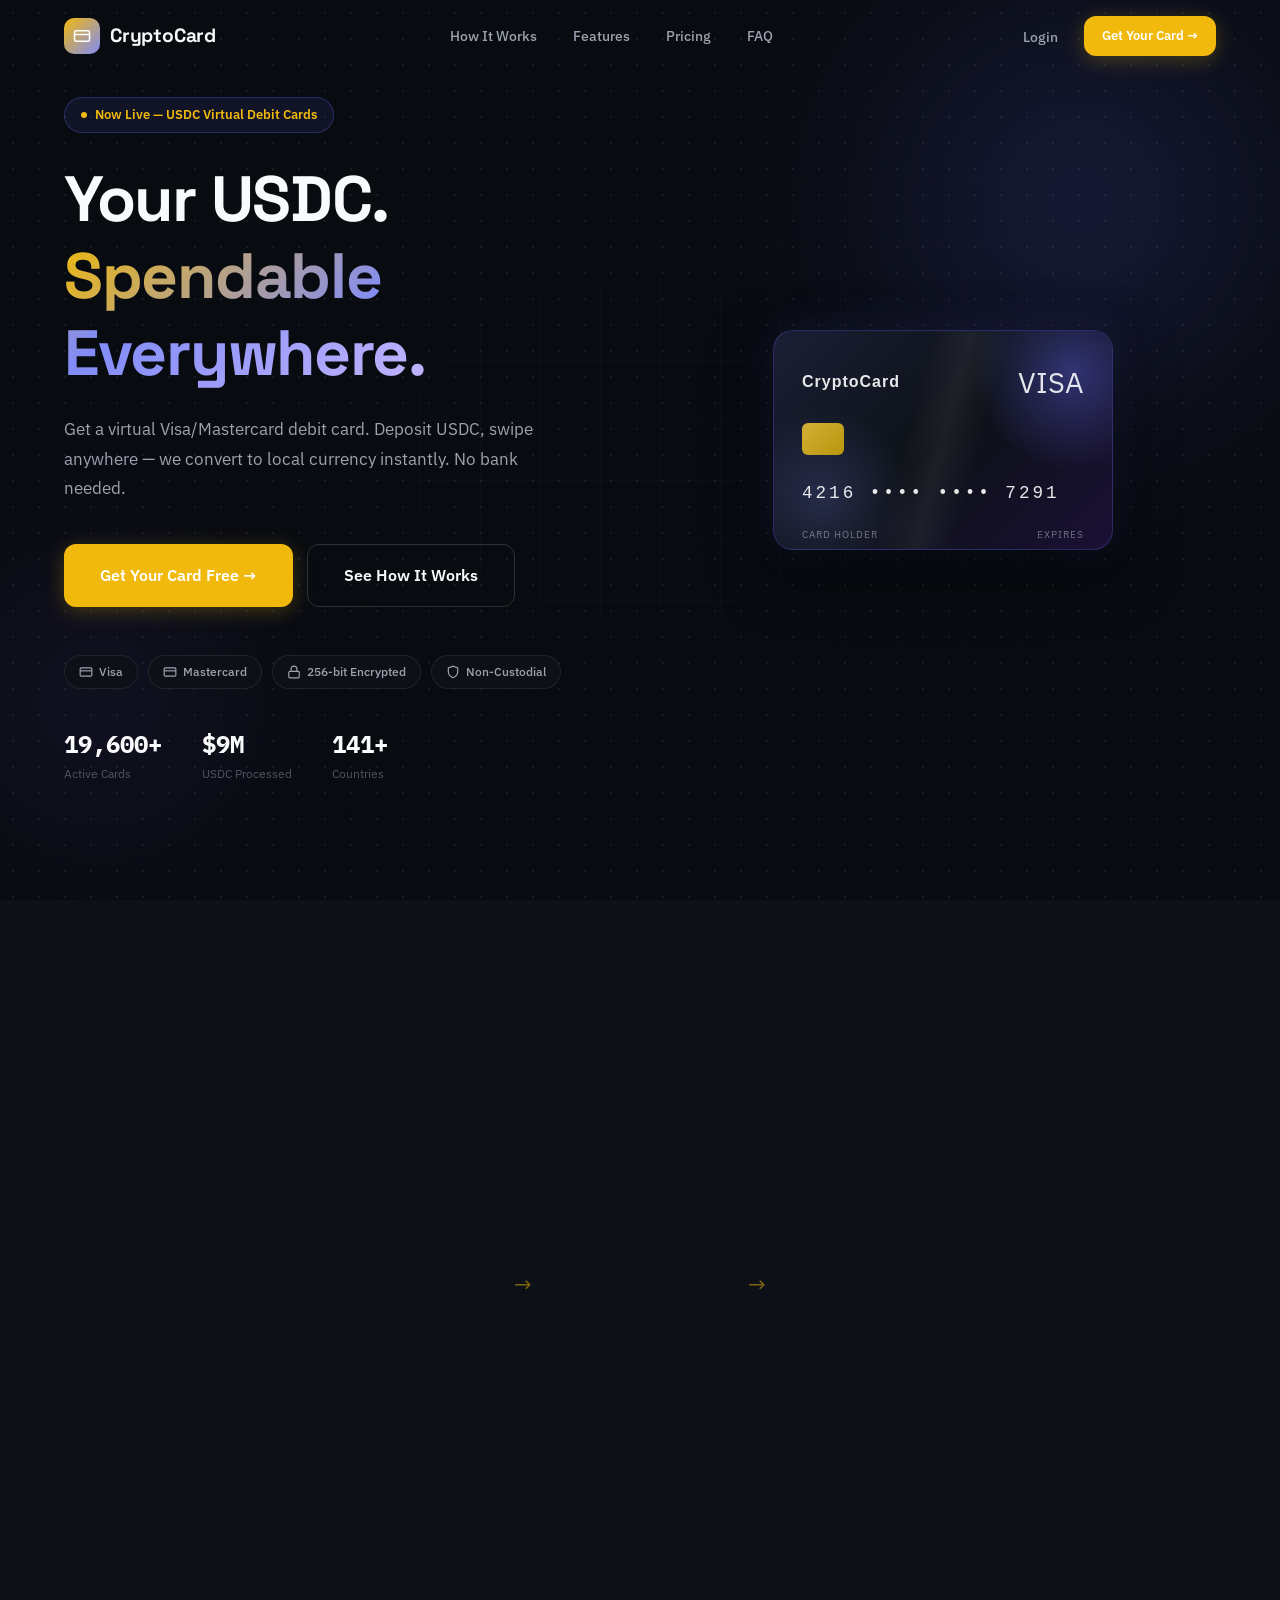
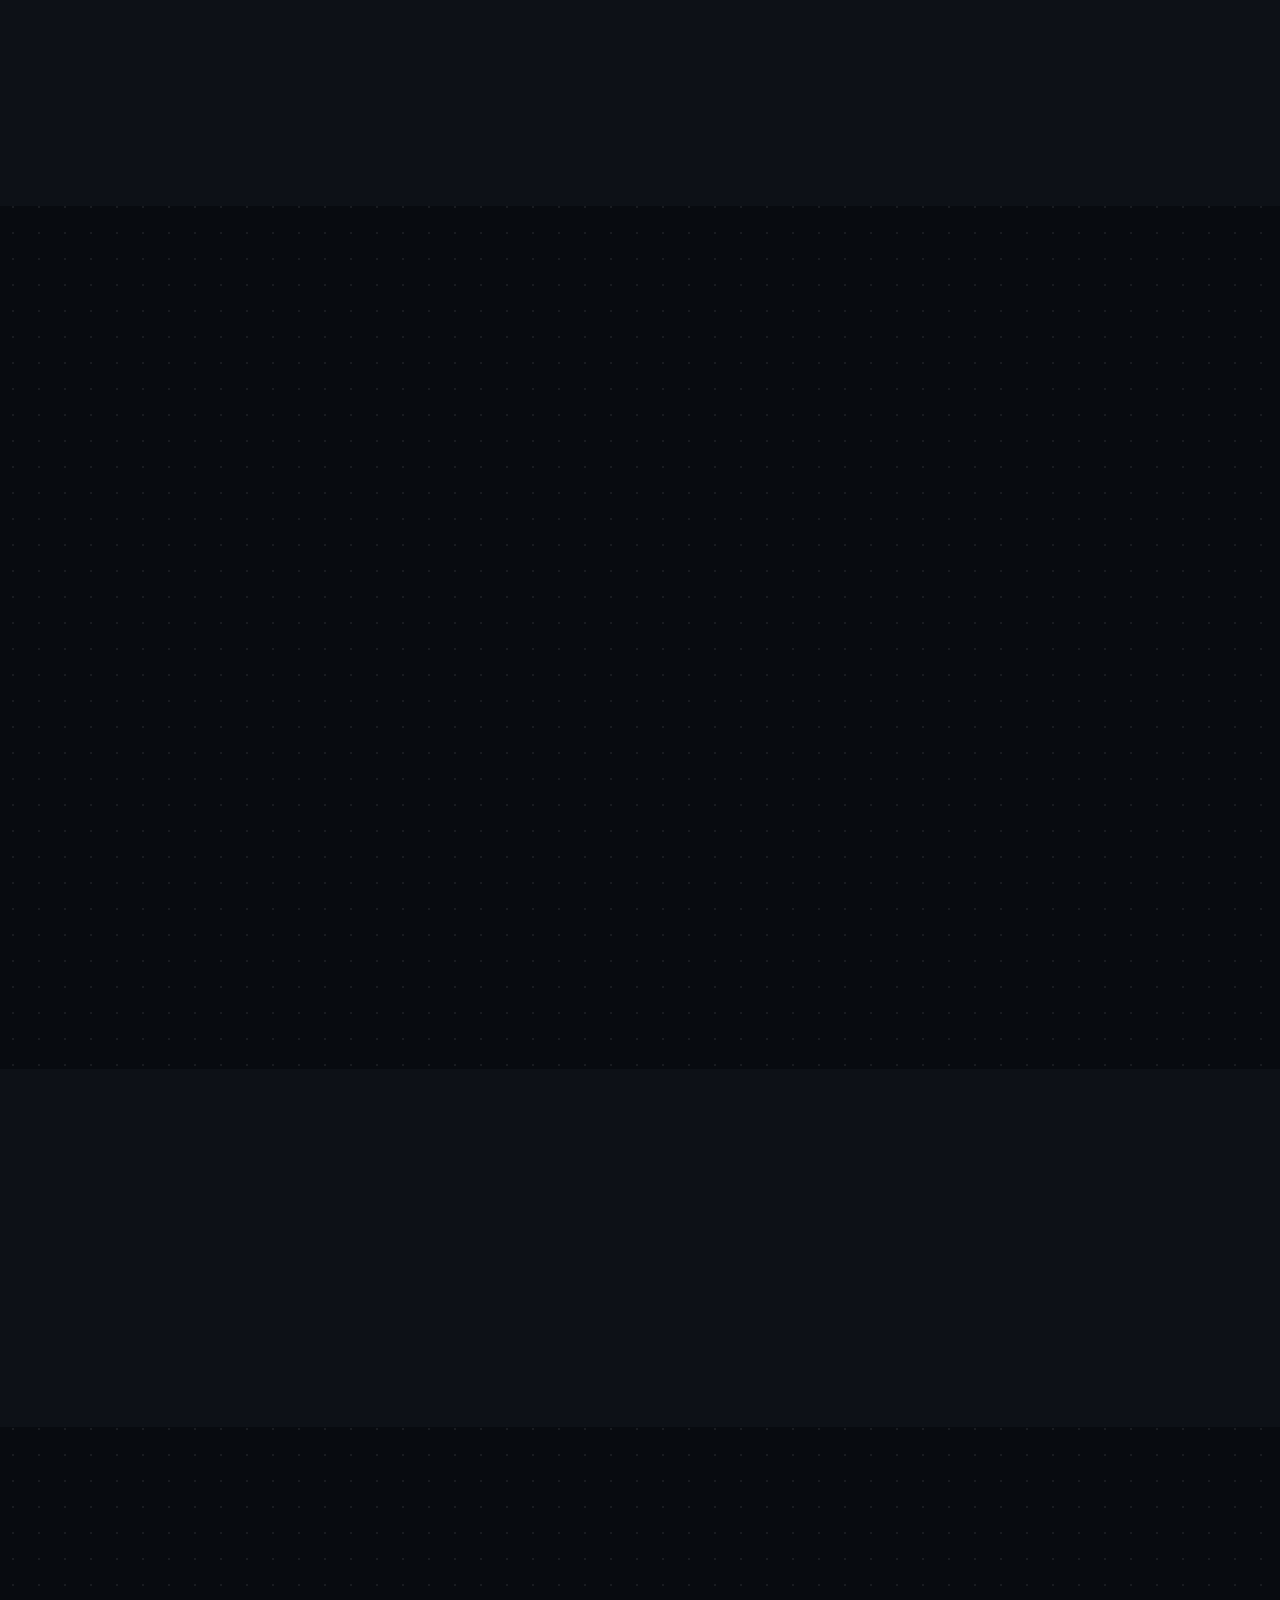
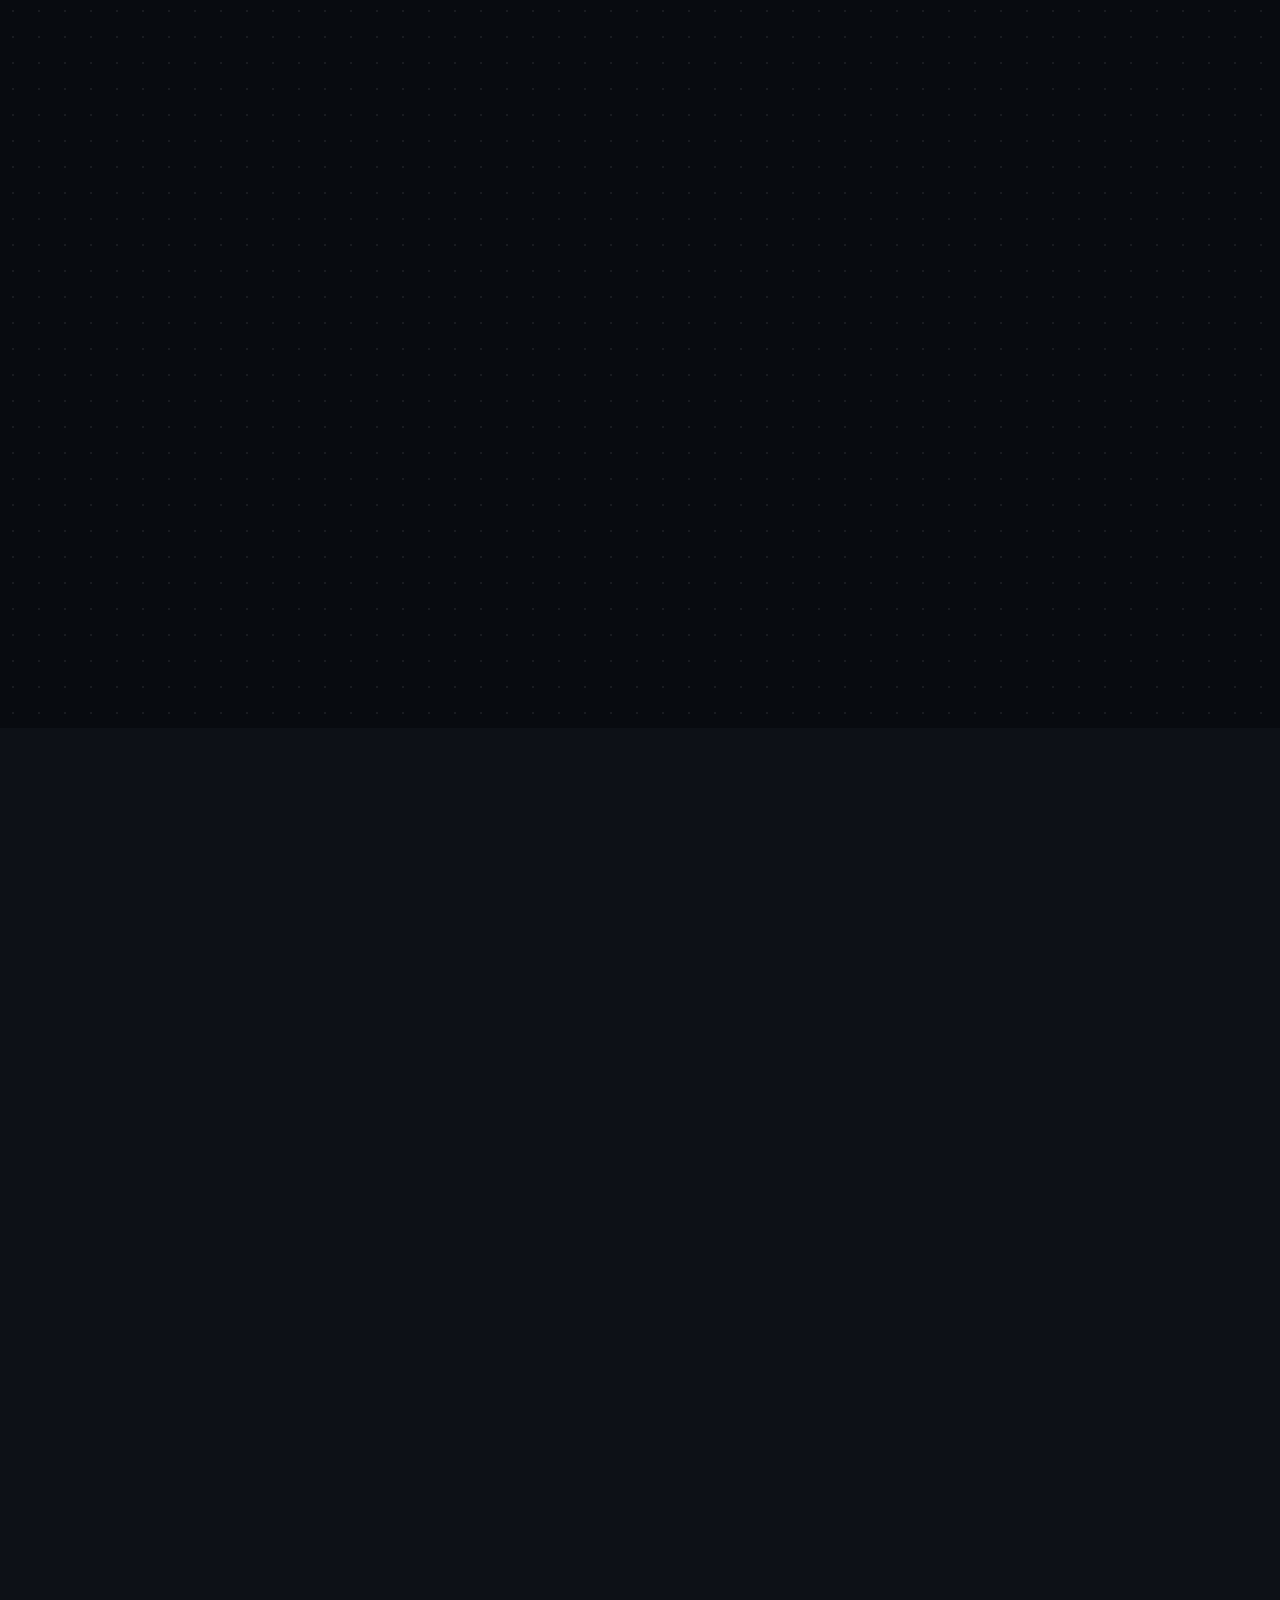
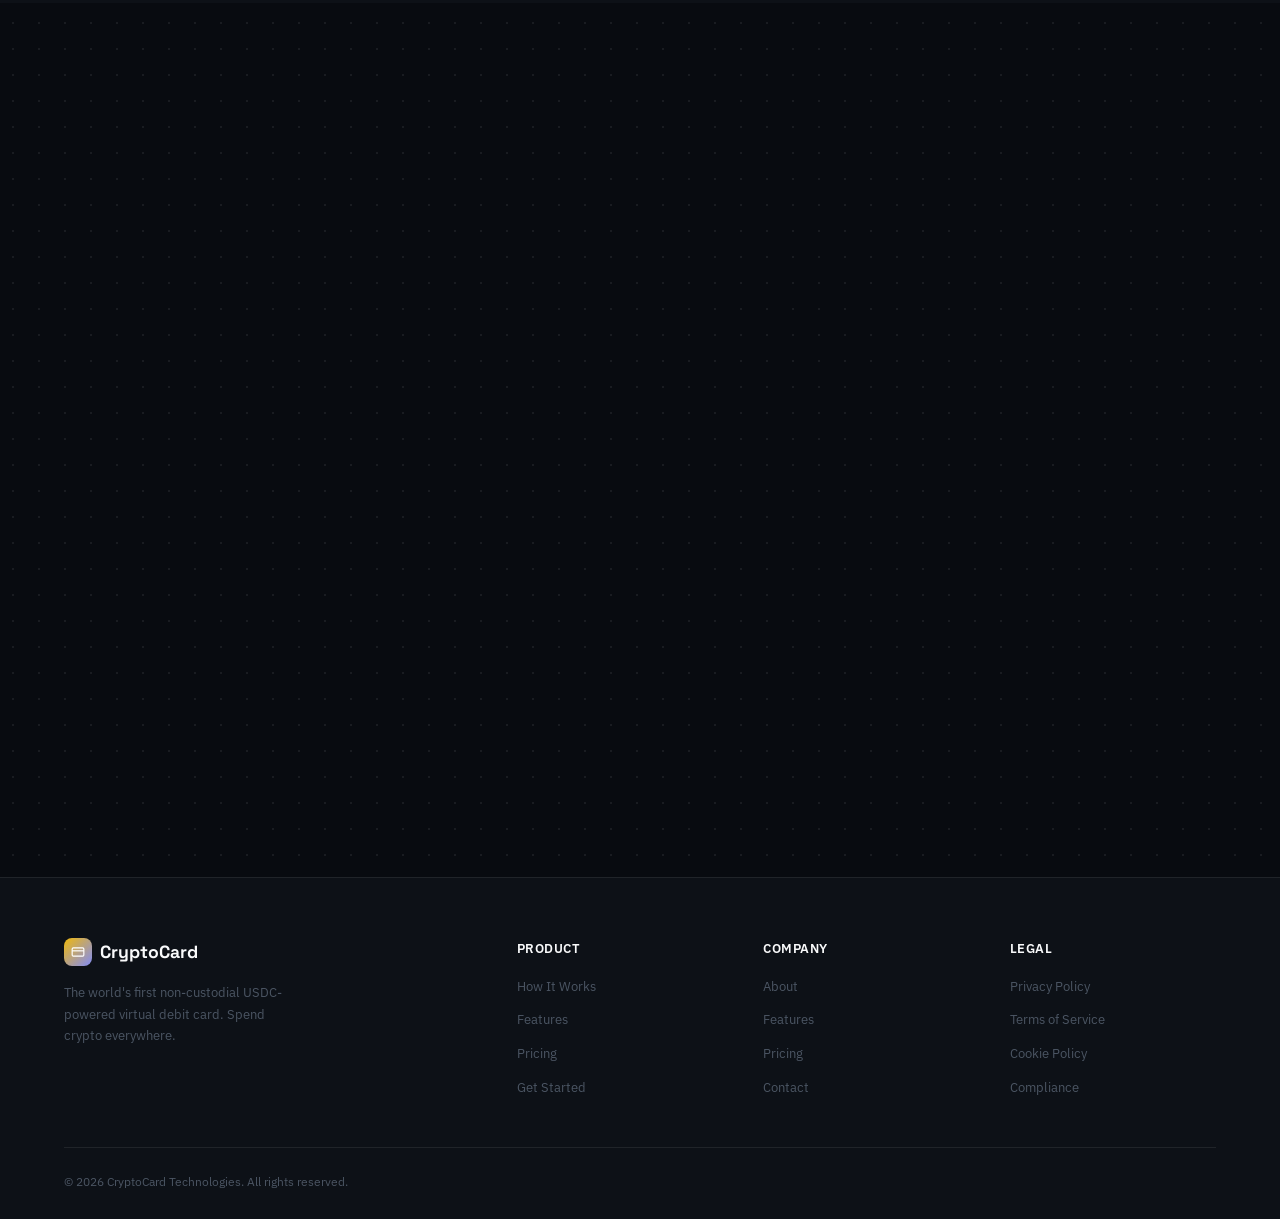
==== commit 8f7f18a2: "Disable Mastercard — lock icon on button, popup says not available for your location" ====
--- a/index.html
+++ b/index.html
@@ -382,7 +382,7 @@
     <div class="card-preview-wrap">
       <div class="network-toggle reveal">
         <button class="network-toggle-btn active" id="visaBtn" onclick="switchCardNetwork('visa')">Visa</button>
-        <button class="network-toggle-btn" id="mcBtn" onclick="switchCardNetwork('mastercard')">Mastercard</button>
+        <button class="network-toggle-btn" id="mcBtn" onclick="showMcLocked()" style="color:rgba(255,255,255,.35);display:flex;align-items:center;gap:5px;"><svg xmlns="http://www.w3.org/2000/svg" width="12" height="12" viewBox="0 0 24 24" fill="none" stroke="currentColor" stroke-width="2.5" stroke-linecap="round" stroke-linejoin="round"><rect width="18" height="11" x="3" y="11" rx="2"/><path d="M7 11V7a5 5 0 0 1 10 0v4"/></svg>Mastercard</button>
       </div>
       <div class="card-flip-container reveal" id="cardFlip" style="width:360px;max-width:100%;height:220px;" onclick="flipCard()">
         <div class="card-flip-inner" id="cardFlipInner">
@@ -527,5 +527,26 @@
     animateCount(document.getElementById('counter3'), 180, '+', '');
   }, 800);
 </script>
+
+<!-- Mastercard Not Available Popup -->
+<div id="mcLockedModal" style="display:none;position:fixed;inset:0;z-index:9999;background:rgba(0,0,0,.7);align-items:center;justify-content:center;padding:20px;">
+  <div style="background:#1E2329;border:1px solid rgba(255,255,255,.1);border-radius:20px;padding:32px 24px;max-width:320px;width:100%;text-align:center;box-shadow:0 20px 60px rgba(0,0,0,.8);">
+    <div style="width:64px;height:64px;background:rgba(246,70,93,.1);border-radius:50%;display:flex;align-items:center;justify-content:center;margin:0 auto 18px;">
+      <svg xmlns="http://www.w3.org/2000/svg" width="28" height="28" viewBox="0 0 24 24" fill="none" stroke="#F6465D" stroke-width="2" stroke-linecap="round" stroke-linejoin="round"><rect width="18" height="11" x="3" y="11" rx="2"/><path d="M7 11V7a5 5 0 0 1 10 0v4"/></svg>
+    </div>
+    <div style="font-family:'Space Grotesk',sans-serif;font-weight:700;font-size:1.1rem;color:#fff;margin-bottom:10px;">Feature Unavailable</div>
+    <div style="font-size:.82rem;color:rgba(255,255,255,.45);line-height:1.6;margin-bottom:24px;">Mastercard is not available for your location. You can continue using your <span style="color:#F0B90B;font-weight:600;">Visa card</span> which works globally.</div>
+    <button onclick="document.getElementById('mcLockedModal').style.display='none'" style="width:100%;padding:13px;background:linear-gradient(135deg,#F0B90B,#F8D12F);border:none;border-radius:12px;color:#000;font-family:'Space Grotesk',sans-serif;font-weight:700;font-size:.9rem;cursor:pointer;">Got it</button>
+  </div>
+</div>
+<script>
+function showMcLocked() {
+  document.getElementById('mcLockedModal').style.display = 'flex';
+}
+document.getElementById('mcLockedModal').addEventListener('click', function(e) {
+  if(e.target === this) this.style.display = 'none';
+});
+</script>
+
 </body>
 </html>
--- a/style.css
+++ b/style.css
@@ -62,18 +62,9 @@
   -moz-osx-font-smoothing: grayscale;
 }
 
-/* Edge glow fade — so pattern fades at corners naturally */
+/* Edge glow removed — was causing text to appear dim */
 body::after {
-  content: '';
-  position: fixed;
-  inset: 0;
-  background:
-    radial-gradient(ellipse 80% 60% at 50% 0%,   rgba(8,11,16,0)   0%, rgba(8,11,16,0.55) 100%),
-    radial-gradient(ellipse 60% 80% at 0%   50%,  rgba(8,11,16,0.4) 0%, transparent 70%),
-    radial-gradient(ellipse 60% 80% at 100% 50%,  rgba(8,11,16,0.4) 0%, transparent 70%),
-    radial-gradient(ellipse 80% 60% at 50% 100%,  rgba(8,11,16,0.5) 0%, transparent 80%);
-  pointer-events: none;
-  z-index: 0;
+  display: none;
 }
 
 /* All page content sits above the body::after overlay */
@@ -2381,9 +2372,9 @@
   display: none;
   position: fixed;
   inset: 0;
-  background: rgba(0,0,0,0.5);
-  backdrop-filter: blur(4px);
-  z-index: 199;
+  background: rgba(0,0,0,0.6);
+  backdrop-filter: none;
+  z-index: 150;
 }
 .sidebar-backdrop.active {
   display: block;
@@ -2399,16 +2390,7 @@
 /* ===== ACCENT GLOW LAYER (app pages) ===== */
 /* Adds a very faint golden radial glow top-center of main content area */
 .page-main::before {
-  content: '';
-  position: fixed;
-  top: -180px;
-  left: 50%;
-  transform: translateX(-20%);
-  width: 600px;
-  height: 600px;
-  background: radial-gradient(circle, rgba(240,185,11,0.05) 0%, transparent 65%);
-  pointer-events: none;
-  z-index: 0;
+  display: none;
 }
 
 /* Auth page glow — already has body::before but boost it slightly */
